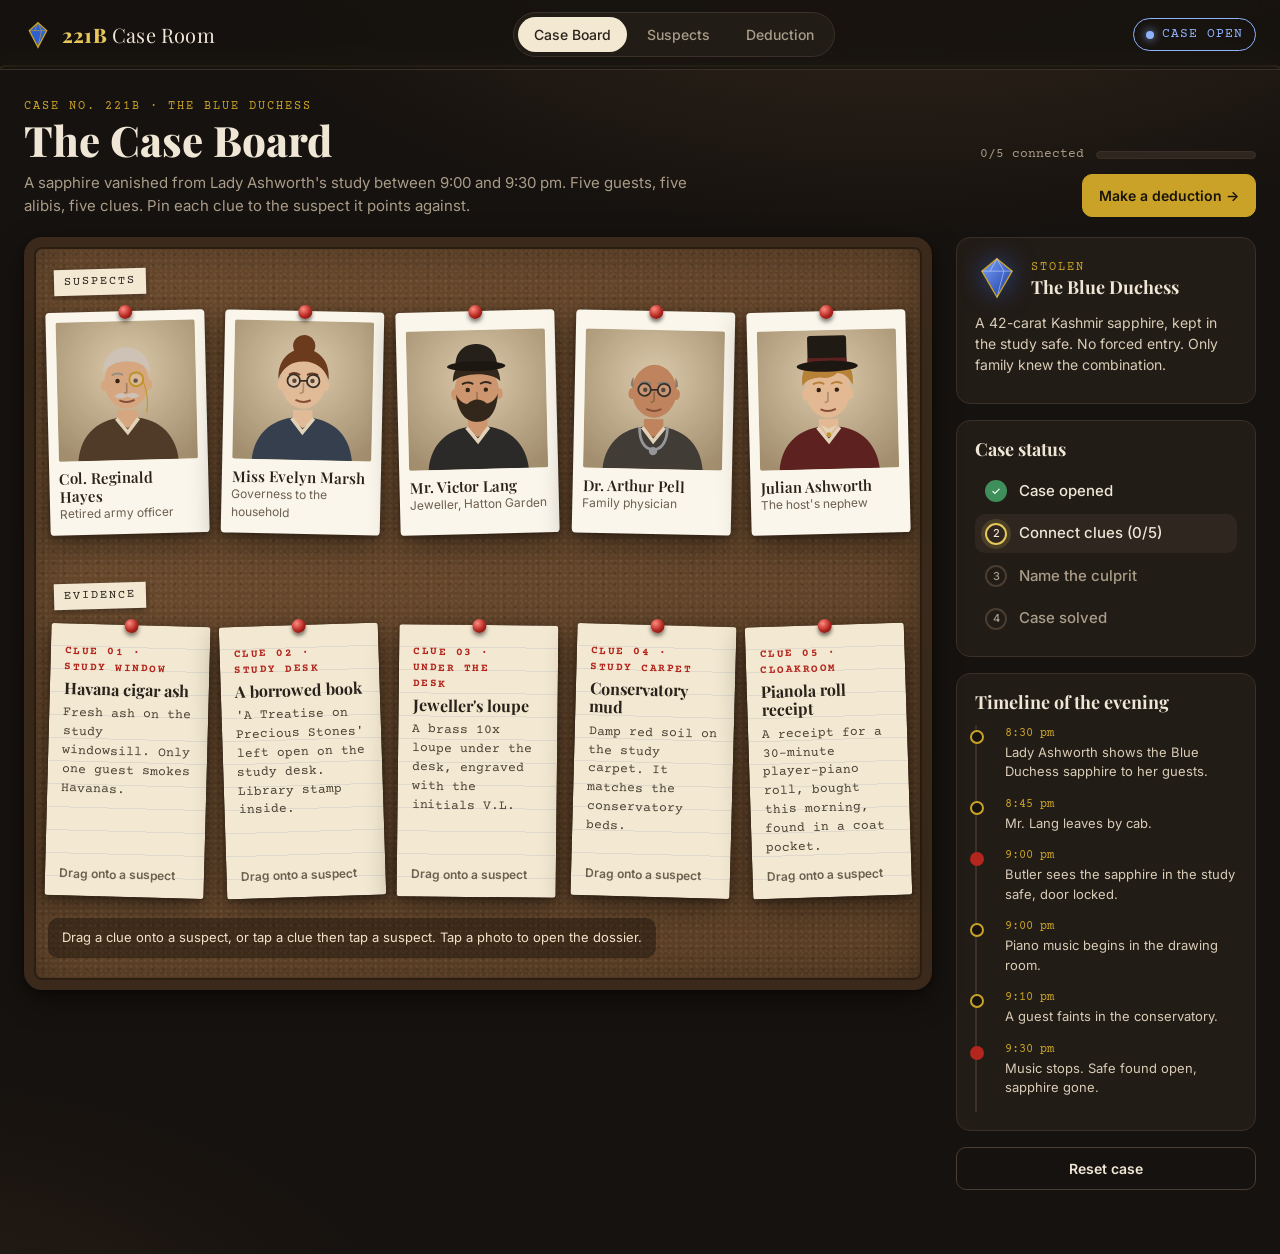
==== v2/index.html @ f2df3ebc "Add alternate Case Room build at /v2/ Co-Authored-By: Claude Opus 5.5 <noreply@anthropic.com> Claude" ====
<!doctype html>
<html lang="en">
<head>
<meta charset="utf-8">
<meta name="viewport" content="width=device-width, initial-scale=1">
<title>221B Case Room</title>
<meta name="description" content="A digital detective board. Pin clues to suspects, track the case and name the thief of the Blue Duchess sapphire.">
<link rel="icon" href="data:image/svg+xml,<svg xmlns='http://www.w3.org/2000/svg' viewBox='0 0 64 64'><path d='M32 4 52 22 32 60 12 22Z' fill='%232f5fd0' stroke='%23c9a227' stroke-width='4'/></svg>">
<link rel="preconnect" href="https://fonts.googleapis.com">
<link rel="preconnect" href="https://fonts.gstatic.com" crossorigin>
<link href="https://fonts.googleapis.com/css2?family=Playfair+Display:ital,wght@0,600;0,800;1,600&family=Courier+Prime:wght@400;700&family=Inter:wght@400;500;600&display=swap" rel="stylesheet">
<link rel="stylesheet" href="styles.css">
</head>
<body>
<a class="skip" href="#main">Skip to content</a>
<header class="topbar">
  <a class="brand" href="#/board" aria-label="221B Case Room home">
    <svg viewBox="0 0 64 64" aria-hidden="true"><path d="M32 4 52 22 32 60 12 22Z" fill="#2f5fd0" stroke="#c9a227" stroke-width="3"/><path d="M12 22h40M24 22l8-18 8 18-8 38" fill="none" stroke="#c9a227" stroke-width="2" opacity=".7"/></svg>
    <span><b>221B</b> Case Room</span>
  </a>
  <nav class="tabs" aria-label="Screens">
    <a href="#/board" data-tab="board">Case Board</a>
    <a href="#/suspect/hayes" data-tab="suspect">Suspects</a>
    <a href="#/deduce" data-tab="deduce">Deduction</a>
  </nav>
  <div class="status-wrap">
    <span class="status" id="statusPill" aria-live="polite">Open</span>
  </div>
</header>

<main id="main" tabindex="-1"></main>

<div class="toast" id="toast" role="status" aria-live="polite"></div>

<script src="app.js"></script>
</body>
</html>
---- v2/styles.css ----
:root{
  --ink:#16120f; --ink-2:#221c17; --ink-3:#2e261f;
  --cork:#6b4b2e; --cork-2:#5a3e25;
  --paper:#f3e9d2; --paper-2:#e8dcbf; --paper-ink:#2a221a; --paper-mute:#6d604f;
  --brass:#c9a227; --brass-2:#e6c75a;
  --red:#b3261e; --red-2:#d9443a;
  --blue:#2f5fd0; --green:#3f8f5a;
  --text:#efe6d6; --mute:#a99c88;
  --radius:14px;
  --shadow:0 10px 30px rgba(0,0,0,.45),0 2px 6px rgba(0,0,0,.35);
  --serif:"Playfair Display",Georgia,serif;
  --mono:"Courier Prime","Courier New",monospace;
  --sans:Inter,system-ui,-apple-system,Segoe UI,Roboto,sans-serif;
}
*{box-sizing:border-box}
html,body{margin:0}
body{
  background:var(--ink);
  background-image:radial-gradient(1200px 600px at 70% -10%,#3a2c1e 0,transparent 60%),radial-gradient(900px 500px at -10% 110%,#2a1f16 0,transparent 60%);
  color:var(--text);font-family:var(--sans);font-size:15px;line-height:1.5;min-height:100vh;
  -webkit-font-smoothing:antialiased;
}
a{color:inherit}
button{font:inherit;color:inherit}
:focus-visible{outline:2px solid var(--brass-2);outline-offset:3px;border-radius:6px}
.skip{position:absolute;left:-999px;top:8px;background:var(--brass);color:#000;padding:8px 12px;border-radius:8px;z-index:100}
.skip:focus{left:8px}

/* ---------- top bar ---------- */
.topbar{position:sticky;top:0;z-index:40;display:flex;align-items:center;gap:20px;padding:12px 24px;
  background:rgba(22,18,15,.86);backdrop-filter:blur(10px);border-bottom:1px solid #3a3027}
.brand{display:flex;align-items:center;gap:10px;text-decoration:none;font-family:var(--serif);font-size:20px;letter-spacing:.2px;white-space:nowrap}
.brand svg{width:28px;height:28px}
.brand b{color:var(--brass-2);font-weight:800}
.tabs{display:flex;gap:4px;margin:0 auto;background:var(--ink-2);padding:4px;border-radius:999px;border:1px solid #3a3027}
.tabs a{text-decoration:none;padding:7px 16px;border-radius:999px;color:var(--mute);font-weight:500;font-size:14px;transition:.2s}
.tabs a:hover{color:var(--text)}
.tabs a[aria-current="page"]{background:var(--paper);color:var(--paper-ink)}
.status{display:inline-flex;align-items:center;gap:8px;font-family:var(--mono);font-size:13px;text-transform:uppercase;letter-spacing:1px;
  padding:6px 12px;border-radius:999px;border:1px solid currentColor;white-space:nowrap}
.status::before{content:"";width:8px;height:8px;border-radius:50%;background:currentColor;box-shadow:0 0 10px currentColor}
.status[data-s="open"]{color:#8fb3ff}
.status[data-s="progress"]{color:var(--brass-2)}
.status[data-s="solved"]{color:#6fd18f}

main{max-width:1320px;margin:0 auto;padding:28px 24px 64px;outline:none}
.eyebrow{font-family:var(--mono);text-transform:uppercase;letter-spacing:2px;font-size:12px;color:var(--brass)}
h1,h2,h3{font-family:var(--serif);margin:0;line-height:1.15}
h1{font-size:clamp(28px,4vw,42px);font-weight:800}
h2{font-size:22px}
.lede{color:var(--mute);max-width:680px;margin:8px 0 0}

/* ---------- buttons ---------- */
.btn{display:inline-flex;align-items:center;justify-content:center;gap:8px;border:1px solid #4a3d31;background:var(--ink-3);
  padding:10px 16px;border-radius:10px;cursor:pointer;font-weight:600;font-size:14px;text-decoration:none;transition:.15s}
.btn:hover{border-color:var(--brass);transform:translateY(-1px)}
.btn.primary{background:var(--brass);border-color:var(--brass);color:#1a1408}
.btn.primary:hover{background:var(--brass-2)}
.btn.danger{background:var(--red);border-color:var(--red);color:#fff}
.btn.ghost{background:transparent}
.btn:disabled{opacity:.45;cursor:not-allowed;transform:none}

/* ---------- board layout ---------- */
.board-head{display:flex;justify-content:space-between;align-items:flex-end;gap:20px;flex-wrap:wrap;margin-bottom:20px}
.progress{display:flex;align-items:center;gap:12px;font-family:var(--mono);font-size:13px;color:var(--mute)}
.bar{width:160px;height:8px;border-radius:99px;background:var(--ink-3);overflow:hidden;border:1px solid #3a3027}
.bar i{display:block;height:100%;background:linear-gradient(90deg,var(--red),var(--brass-2));transition:width .4s}
.layout{display:grid;grid-template-columns:minmax(0,1fr) 300px;gap:24px}

.cork{position:relative;align-self:start;border-radius:18px;padding:28px 24px 32px;
  background-color:var(--cork);
  background-image:
    radial-gradient(circle at 20% 30%,rgba(255,255,255,.05) 0 1px,transparent 2px),
    radial-gradient(circle at 70% 60%,rgba(0,0,0,.12) 0 1px,transparent 2px),
    radial-gradient(circle at 40% 80%,rgba(255,220,170,.06) 0 1px,transparent 2px),
    linear-gradient(135deg,var(--cork),var(--cork-2));
  background-size:7px 7px,11px 11px,5px 5px,100% 100%;
  box-shadow:inset 0 0 0 10px #3b2a1b,inset 0 0 0 12px #2a1e13,inset 0 0 60px rgba(0,0,0,.45),var(--shadow)}
.zone-label{position:relative;z-index:3;display:inline-block;font-family:var(--mono);font-size:12px;letter-spacing:2px;text-transform:uppercase;
  background:var(--paper);color:var(--paper-ink);padding:4px 10px;transform:rotate(-1.5deg);box-shadow:0 2px 6px rgba(0,0,0,.4);margin:4px 0 16px 6px}
.suspects{position:relative;z-index:2;display:grid;grid-template-columns:repeat(5,minmax(0,1fr));gap:16px;margin-bottom:44px}
.clues{position:relative;z-index:2;display:grid;grid-template-columns:repeat(5,minmax(0,1fr));gap:16px}
#strings{position:absolute;inset:0;width:100%;height:100%;z-index:4;pointer-events:none;overflow:visible}
#strings path{fill:none;stroke:var(--red-2);stroke-width:2.4;stroke-linecap:round;filter:drop-shadow(0 2px 2px rgba(0,0,0,.5))}
#strings path.ghost{stroke-dasharray:6 6;opacity:.8;animation:dash 1s linear infinite}
@keyframes dash{to{stroke-dashoffset:-24}}

.pin{position:absolute;left:50%;width:14px;height:14px;margin-left:-7px;border-radius:50%;z-index:5;
  background:radial-gradient(circle at 35% 30%,#ff8a80,var(--red) 55%,#5c0f0b);box-shadow:0 3px 4px rgba(0,0,0,.5)}

/* suspect polaroid */
.suspect{position:relative;background:#faf6ec;color:var(--paper-ink);padding:10px 10px 12px;border-radius:4px;box-shadow:var(--shadow);
  cursor:pointer;transition:transform .2s,box-shadow .2s;text-align:left;border:0;width:100%;display:block}
.suspect:nth-child(odd){transform:rotate(-1.4deg)}
.suspect:nth-child(even){transform:rotate(1.2deg)}
.suspect:hover{transform:rotate(0) translateY(-4px);box-shadow:0 18px 40px rgba(0,0,0,.55)}
.suspect .pin{top:-6px}
.suspect .pin.bottom{top:auto;bottom:-6px;opacity:0;transition:.2s}
.suspect.has .pin.bottom{opacity:1}
.photo{aspect-ratio:1/1;background:#cfc3a8;border-radius:2px;overflow:hidden;display:block}
.photo svg{width:100%;height:100%;display:block}
.suspect .name{font-family:var(--serif);font-weight:600;font-size:15px;margin-top:8px;line-height:1.2}
.suspect .role{font-size:12px;color:var(--paper-mute)}
.suspect .count{position:absolute;top:16px;right:16px;min-width:24px;height:24px;padding:0 7px;border-radius:99px;background:var(--red);color:#fff;
  font-size:12px;font-weight:700;display:none;align-items:center;justify-content:center;box-shadow:0 2px 6px rgba(0,0,0,.4)}
.suspect.has .count{display:flex}
.suspect.target{outline:3px dashed var(--brass-2);outline-offset:4px}
.suspect.target:hover,.suspect.drop{outline-style:solid;transform:scale(1.04)!important}
.suspect.accused::after{content:"GUILTY";position:absolute;top:38%;left:50%;transform:translate(-50%,-50%) rotate(-14deg);font-family:var(--mono);font-weight:700;
  font-size:20px;color:var(--red);border:3px solid var(--red);padding:2px 10px;letter-spacing:3px;background:rgba(250,246,236,.7)}

/* clue note */
.clue{position:relative;background:var(--paper);color:var(--paper-ink);border-radius:3px;padding:20px 14px 14px;box-shadow:var(--shadow);cursor:grab;
  border:0;width:100%;text-align:left;font-family:var(--mono);font-size:13px;line-height:1.45;transition:transform .2s,box-shadow .2s,opacity .2s;
  background-image:repeating-linear-gradient(transparent 0 22px,rgba(80,110,160,.13) 22px 23px);min-height:170px;display:flex;flex-direction:column}
.clue:nth-child(3n+1){transform:rotate(1.5deg)}
.clue:nth-child(3n+2){transform:rotate(-1.8deg)}
.clue:nth-child(3n){transform:rotate(.6deg)}
.clue:hover{transform:rotate(0) translateY(-4px)}
.clue .pin{top:-6px}
.clue .no{padding-right:20px;font-size:11px;letter-spacing:1.5px;color:var(--red);font-weight:700}
.clue h3{font-family:var(--serif);font-size:16px;margin:4px 0 6px}
.clue p{margin:0;color:#4b4033;flex:1}
.clue .tag{margin-top:10px;font-family:var(--sans);font-size:12px;font-weight:600;display:flex;align-items:center;gap:6px;color:var(--paper-mute)}
.clue .tag b{color:var(--red)}
.clue.linked{background-color:#efe2c4}
.clue.selected{transform:rotate(0) translateY(-6px) scale(1.03);box-shadow:0 0 0 3px var(--brass-2),0 22px 40px rgba(0,0,0,.6)}
.clue.dragging{opacity:.5}
.clue .unlink{position:absolute;top:6px;right:6px;width:22px;height:22px;border-radius:50%;border:0;background:rgba(0,0,0,.08);cursor:pointer;
  font-size:14px;line-height:22px;color:var(--paper-ink);display:none}
.clue.linked .unlink{display:block}
.clue .unlink:hover{background:var(--red);color:#fff}

.hint{position:relative;z-index:3;margin-top:22px;display:flex;align-items:center;gap:10px;font-size:13px;color:#f1e3c8;
  background:rgba(0,0,0,.35);padding:10px 14px;border-radius:10px;width:fit-content;max-width:100%}
.hint kbd{font-family:var(--mono);background:rgba(255,255,255,.12);padding:1px 6px;border-radius:4px}

/* sidebar */
.side{display:flex;flex-direction:column;gap:16px}
.panel{background:var(--ink-2);border:1px solid #3a3027;border-radius:var(--radius);padding:18px}
.panel h2{font-size:18px;margin-bottom:12px}
.steps{list-style:none;margin:0;padding:0;display:grid;gap:4px}
.steps li{display:flex;align-items:center;gap:12px;padding:8px 10px;border-radius:10px;color:var(--mute);font-weight:500}
.steps li .dot{width:22px;height:22px;border-radius:50%;border:2px solid #4a3d31;display:grid;place-items:center;font-size:11px;flex:none}
.steps li.done{color:var(--text)}
.steps li.done .dot{background:var(--green);border-color:var(--green);color:#fff}
.steps li.now{background:var(--ink-3);color:var(--text)}
.steps li.now .dot{border-color:var(--brass-2);box-shadow:0 0 0 4px rgba(230,199,90,.15)}
.timeline{list-style:none;margin:0;padding:0 0 0 14px;border-left:2px solid #3a3027}
.timeline li{position:relative;padding:0 0 14px 14px;font-size:13px;color:#d9ccb6}
.timeline li::before{content:"";position:absolute;left:-21px;top:5px;width:10px;height:10px;border-radius:50%;background:var(--ink);border:2px solid var(--brass)}
.timeline li.key::before{background:var(--red);border-color:var(--red)}
.timeline time{display:block;font-family:var(--mono);color:var(--brass);font-size:12px}
.brief p{margin:0 0 10px;color:#d9ccb6;font-size:14px}
.brief .gem{display:flex;gap:12px;align-items:center;margin-bottom:12px}
.brief .gem svg{width:44px;height:44px;flex:none;filter:drop-shadow(0 0 12px rgba(47,95,208,.6))}

/* ---------- profile ---------- */
.profile-nav{display:flex;gap:8px;overflow-x:auto;padding-bottom:6px;margin:18px 0 24px;scrollbar-width:thin}
.profile-nav a{display:flex;align-items:center;gap:8px;text-decoration:none;padding:6px 12px 6px 6px;border-radius:999px;background:var(--ink-2);
  border:1px solid #3a3027;white-space:nowrap;font-size:14px;color:var(--mute)}
.profile-nav a .mini{width:28px;height:28px;border-radius:50%;overflow:hidden;background:#cfc3a8}
.profile-nav a .mini svg{width:100%;height:100%}
.profile-nav a[aria-current="true"]{background:var(--paper);color:var(--paper-ink);border-color:var(--paper)}
.dossier{display:grid;grid-template-columns:340px minmax(0,1fr);gap:32px;align-items:start}
.dossier .polaroid{background:#faf6ec;padding:14px 14px 18px;border-radius:4px;box-shadow:var(--shadow);transform:rotate(-1.5deg);color:var(--paper-ink)}
.dossier .polaroid .cap{font-family:var(--mono);font-size:13px;margin-top:10px;text-align:center;color:var(--paper-mute)}
.file{background:var(--paper);color:var(--paper-ink);border-radius:6px;padding:28px;box-shadow:var(--shadow);position:relative}
.file::before{content:"CONFIDENTIAL";position:absolute;top:22px;right:24px;font-family:var(--mono);font-weight:700;font-size:13px;letter-spacing:3px;
  color:var(--red);border:2px solid var(--red);padding:2px 8px;transform:rotate(6deg);opacity:.75}
.file h1{color:var(--paper-ink);padding-right:140px}
.file .role{font-family:var(--mono);color:var(--paper-mute);margin-top:4px}
.facts{display:grid;grid-template-columns:repeat(3,minmax(0,1fr));gap:12px;margin:20px 0;border-top:1px dashed #b9a988;border-bottom:1px dashed #b9a988;padding:14px 0}
.facts dt{font-family:var(--mono);font-size:11px;letter-spacing:1.5px;text-transform:uppercase;color:var(--paper-mute)}
.facts dd{margin:2px 0 0;font-weight:600}
.section{margin-top:20px}
.section h2{font-size:18px;display:flex;align-items:center;gap:10px;margin-bottom:8px}
.section h2 .chip{font-family:var(--mono);font-size:11px;letter-spacing:1px;padding:2px 8px;border-radius:99px;background:var(--paper-2);color:var(--paper-mute)}
.quote{font-family:var(--serif);font-style:italic;font-size:19px;line-height:1.45;margin:0;padding-left:16px;border-left:3px solid var(--brass)}
.evidence{display:grid;gap:10px}
.ev{display:flex;gap:12px;align-items:flex-start;padding:12px 14px;border-radius:8px;background:#fffaf0;border:1px solid #e0d2b2}
.ev .no{font-family:var(--mono);font-weight:700;color:var(--red);font-size:12px;white-space:nowrap;padding-top:2px}
.ev h3{font-size:15px;margin-bottom:2px}
.ev p{margin:0;font-size:14px;color:#4b4033}
.ev .btn{margin-left:auto;padding:6px 10px;font-size:12px;background:transparent;border-color:#cbb994;color:var(--paper-ink)}
.empty{padding:16px;border:1px dashed #b9a988;border-radius:8px;color:var(--paper-mute);font-size:14px}
.notes textarea{width:100%;min-height:110px;resize:vertical;border:1px solid #d6c7a5;border-radius:8px;padding:12px;font-family:var(--mono);font-size:14px;
  background:#fffaf0;color:var(--paper-ink);background-image:repeating-linear-gradient(transparent 0 23px,rgba(80,110,160,.13) 23px 24px);line-height:24px}
.file-actions{display:flex;gap:10px;flex-wrap:wrap;margin-top:22px}
.file-actions .btn.ghost{color:var(--paper-ink);border-color:#cbb994}

/* ---------- deduction ---------- */
.deduce{display:grid;grid-template-columns:minmax(0,1fr) 360px;gap:28px;margin-top:24px;align-items:start}
.step-h{display:flex;align-items:center;gap:10px;margin:0 0 12px;font-size:18px}
.step-h .n{width:28px;height:28px;border-radius:50%;background:var(--brass);color:#1a1408;display:grid;place-items:center;font-family:var(--mono);font-weight:700;font-size:14px}
.lineup{display:grid;grid-template-columns:repeat(5,minmax(0,1fr));gap:14px;margin-bottom:30px}
.pick{position:relative;border:2px solid #3a3027;background:var(--ink-2);border-radius:var(--radius);padding:10px;cursor:pointer;text-align:center;transition:.2s}
.pick:hover{border-color:#6d5a44;transform:translateY(-2px)}
.pick .photo{border-radius:8px;filter:sepia(.35) grayscale(.2)}
.pick .nm{font-family:var(--serif);font-weight:600;margin-top:8px;font-size:14px;line-height:1.2}
.pick .meta{font-size:12px;color:var(--mute)}
.pick input{position:absolute;opacity:0;pointer-events:none}
.pick:has(input:checked){border-color:var(--red-2);background:#2a1715;box-shadow:0 0 0 4px rgba(217,68,58,.2)}
.pick:has(input:checked) .photo{filter:none}
.pick:has(input:focus-visible){outline:2px solid var(--brass-2);outline-offset:3px}
.pick .tick{position:absolute;top:16px;right:16px;width:26px;height:26px;border-radius:50%;background:var(--red-2);color:#fff;display:none;place-items:center;font-weight:700}
.pick:has(input:checked) .tick{display:grid}
.ev-pick{display:grid;gap:10px}
.ev-pick label{display:flex;gap:12px;align-items:flex-start;padding:12px 14px;border-radius:12px;border:2px solid #3a3027;background:var(--ink-2);cursor:pointer;transition:.15s}
.ev-pick label:hover{border-color:#6d5a44}
.ev-pick label:has(input:checked){border-color:var(--brass-2);background:#2a2415}
.ev-pick input{margin-top:4px;accent-color:var(--brass)}
.ev-pick b{font-family:var(--serif);font-weight:600;display:block}
.ev-pick span{font-size:13px;color:var(--mute)}
.ev-pick .who{font-family:var(--mono);font-size:11px;color:var(--brass);letter-spacing:1px;text-transform:uppercase}
.verdict{position:sticky;top:90px;background:var(--paper);color:var(--paper-ink);border-radius:8px;padding:24px;box-shadow:var(--shadow)}
.verdict h2{font-size:24px;margin-bottom:6px}
.verdict .sentence{font-family:var(--serif);font-size:19px;line-height:1.5;margin:16px 0;padding:16px;border:1px dashed #b9a988;border-radius:8px;background:#fffaf0}
.verdict .sentence em{color:var(--red);font-style:normal;font-weight:600;border-bottom:2px solid currentColor}
.verdict .sentence .blank{color:#a8977a;border-bottom:2px dashed #c9b893}
.verdict .btn{width:100%;padding:14px}
.verdict small{display:block;margin-top:10px;color:var(--paper-mute);font-size:12px;text-align:center}
.attempts{font-family:var(--mono);font-size:12px;color:var(--paper-mute);margin-top:12px;text-align:center}
.result{border-radius:8px;padding:14px;margin-top:16px;font-size:14px}
.result.bad{background:#f8dcd6;color:#6b1610;border:1px solid #e6a79d}
.result.good{background:#d8efdd;color:#173f24;border:1px solid #9fd1ad}

/* solved */
.solved{text-align:center;max-width:760px;margin:20px auto 0}
.stamp{display:inline-block;font-family:var(--mono);font-weight:700;font-size:clamp(36px,7vw,64px);letter-spacing:8px;color:var(--red-2);
  border:6px double var(--red-2);padding:6px 24px;transform:rotate(-6deg);margin:10px 0 30px;animation:stamp .5s cubic-bezier(.2,1.6,.4,1) both}
@keyframes stamp{from{transform:rotate(-6deg) scale(2.4);opacity:0}to{transform:rotate(-6deg) scale(1);opacity:1}}
.report{background:var(--paper);color:var(--paper-ink);text-align:left;border-radius:8px;padding:28px;box-shadow:var(--shadow);margin-top:10px}
.report h2{margin-bottom:10px}
.report p{margin:0 0 12px}
.report .row{display:flex;gap:18px;align-items:center;margin-bottom:18px}
.report .row .photo{width:96px;border-radius:6px;flex:none}
.score{display:grid;grid-template-columns:repeat(3,1fr);gap:10px;margin:18px 0}
.score div{background:#fffaf0;border:1px solid #e0d2b2;border-radius:8px;padding:12px;text-align:center}
.score b{display:block;font-family:var(--serif);font-size:26px}
.score span{font-size:12px;color:var(--paper-mute);font-family:var(--mono);text-transform:uppercase;letter-spacing:1px}
.center-actions{display:flex;gap:10px;justify-content:center;margin-top:24px;flex-wrap:wrap}

/* toast */
.toast{position:fixed;left:50%;bottom:24px;transform:translate(-50%,40px);opacity:0;background:var(--paper);color:var(--paper-ink);padding:12px 18px;
  border-radius:10px;box-shadow:var(--shadow);font-weight:500;transition:.3s;z-index:60;max-width:calc(100% - 32px);pointer-events:none}
.toast.show{transform:translate(-50%,0);opacity:1}

.fade{animation:fade .35s ease both}
@keyframes fade{from{opacity:0;transform:translateY(8px)}to{opacity:1;transform:none}}

/* ---------- responsive ---------- */
@media (max-width:1100px){
  .layout{grid-template-columns:1fr}
  .side{display:grid;grid-template-columns:repeat(auto-fit,minmax(260px,1fr))}
  .deduce{grid-template-columns:1fr}
  .verdict{position:static}
}
@media (max-width:860px){
  .suspects,.clues{grid-template-columns:repeat(3,minmax(0,1fr))}
  .lineup{grid-template-columns:repeat(3,minmax(0,1fr))}
  .dossier{grid-template-columns:1fr}
  .dossier .polaroid{max-width:300px;margin:0 auto}
  .topbar{flex-wrap:wrap;gap:10px;padding:10px 16px}
  .tabs{order:3;width:100%;margin:0;justify-content:space-between}
  .tabs a{flex:1;text-align:center;padding:7px 8px}
  .status-wrap{margin-left:auto}
}
@media (max-width:560px){
  main{padding:20px 16px 48px}
  .cork{padding:20px 12px 24px}
  .suspects,.clues{grid-template-columns:repeat(2,minmax(0,1fr));gap:12px}
  .lineup{grid-template-columns:repeat(2,minmax(0,1fr))}
  .facts{grid-template-columns:1fr 1fr}
  .file{padding:20px}
  .file h1{padding-right:0;margin-top:30px}
  .score{grid-template-columns:1fr}
  .bar{width:100px}
}
@media (prefers-reduced-motion:reduce){*{animation:none!important;transition:none!important}}
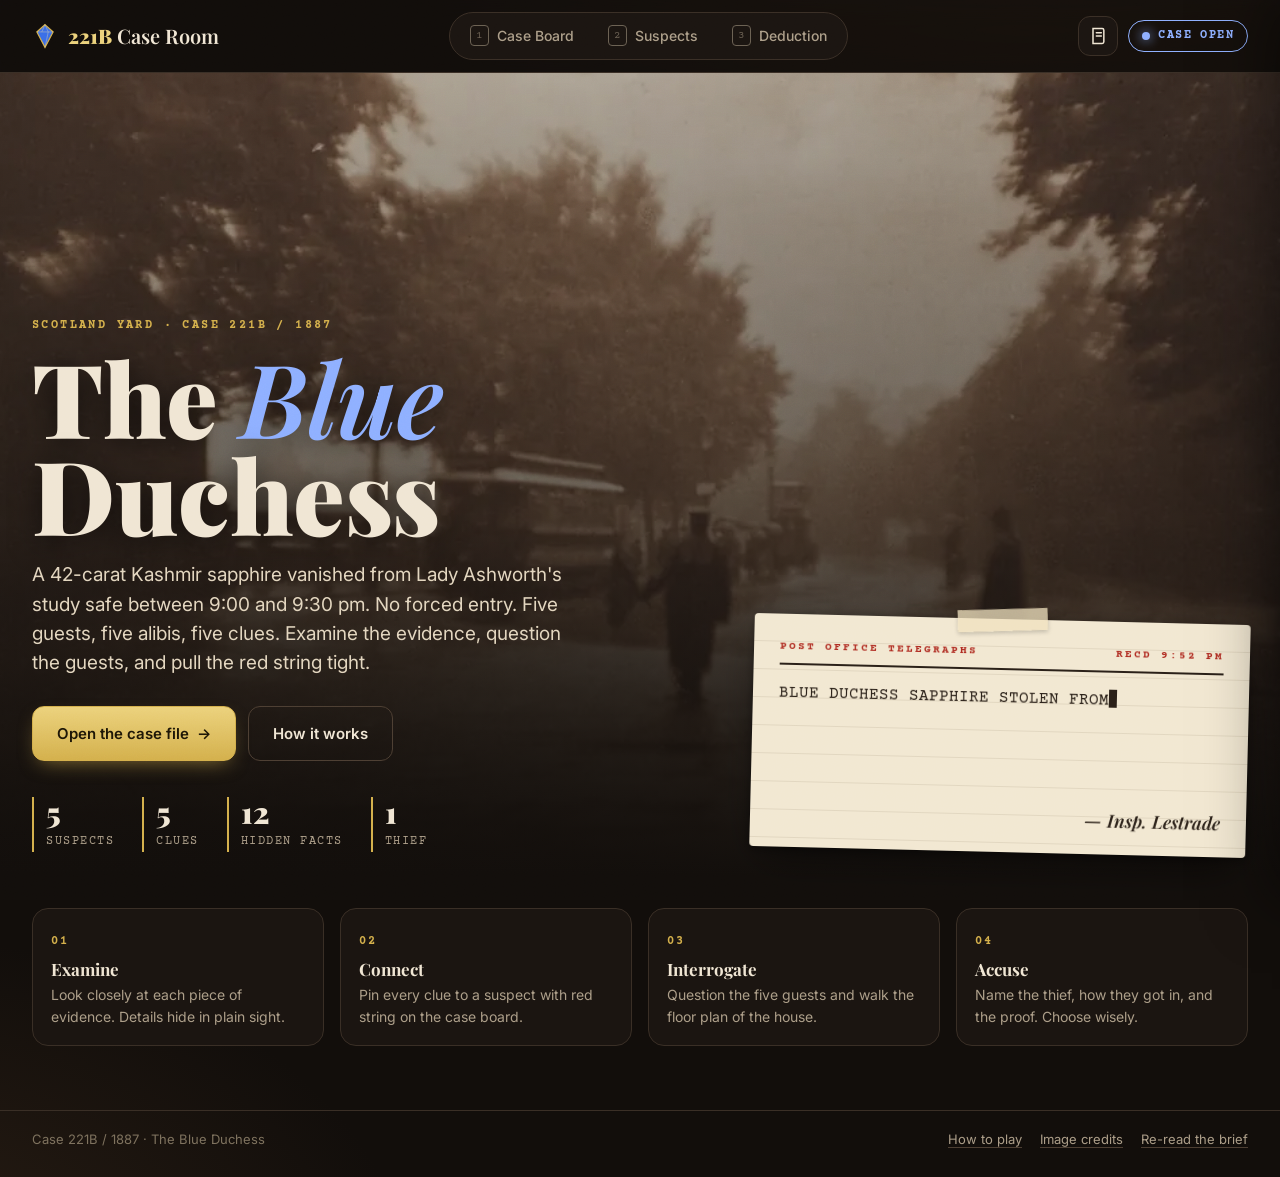
==== commit be2f53d4: "v2: revamp with real archive photography, interrogations, floor plan, notebook and 3-step deduction " ====
--- a/v2/index.html
+++ b/v2/index.html
@@ -2,36 +2,59 @@
 <html lang="en">
 <head>
 <meta charset="utf-8">
-<meta name="viewport" content="width=device-width, initial-scale=1">
-<title>221B Case Room</title>
-<meta name="description" content="A digital detective board. Pin clues to suspects, track the case and name the thief of the Blue Duchess sapphire.">
-<link rel="icon" href="data:image/svg+xml,<svg xmlns='http://www.w3.org/2000/svg' viewBox='0 0 64 64'><path d='M32 4 52 22 32 60 12 22Z' fill='%232f5fd0' stroke='%23c9a227' stroke-width='4'/></svg>">
+<meta name="viewport" content="width=device-width, initial-scale=1, viewport-fit=cover">
+<title>221B Case Room · The Blue Duchess</title>
+<meta name="description" content="A detective board for the theft of the Blue Duchess sapphire. Examine evidence, interrogate five suspects, pin clues with red string and name the thief.">
+<meta name="theme-color" content="#120e0b">
+<meta property="og:title" content="221B Case Room · The Blue Duchess">
+<meta property="og:description" content="Five suspects. Five alibis. One sapphire. Pull the string and name the thief.">
+<meta property="og:image" content="img/fog.webp">
+<link rel="icon" href="data:image/svg+xml,<svg xmlns='http://www.w3.org/2000/svg' viewBox='0 0 64 64'><path d='M32 4 52 22 32 60 12 22Z' fill='%233a6ee8' stroke='%23d4b04c' stroke-width='4'/></svg>">
 <link rel="preconnect" href="https://fonts.googleapis.com">
 <link rel="preconnect" href="https://fonts.gstatic.com" crossorigin>
-<link href="https://fonts.googleapis.com/css2?family=Playfair+Display:ital,wght@0,600;0,800;1,600&family=Courier+Prime:wght@400;700&family=Inter:wght@400;500;600&display=swap" rel="stylesheet">
+<link href="https://fonts.googleapis.com/css2?family=Playfair+Display:ital,wght@0,600;0,700;0,900;1,500;1,600&family=Courier+Prime:wght@400;700&family=Inter:wght@400;500;600;700&display=swap" rel="stylesheet">
 <link rel="stylesheet" href="styles.css">
 </head>
 <body>
 <a class="skip" href="#main">Skip to content</a>
-<header class="topbar">
-  <a class="brand" href="#/board" aria-label="221B Case Room home">
-    <svg viewBox="0 0 64 64" aria-hidden="true"><path d="M32 4 52 22 32 60 12 22Z" fill="#2f5fd0" stroke="#c9a227" stroke-width="3"/><path d="M12 22h40M24 22l8-18 8 18-8 38" fill="none" stroke="#c9a227" stroke-width="2" opacity=".7"/></svg>
+<div class="grain" aria-hidden="true"></div>
+
+<header class="topbar" id="topbar">
+  <a class="brand" href="#/board" aria-label="221B Case Room, case board">
+    <svg viewBox="0 0 64 64" aria-hidden="true"><path d="M32 4 52 22 32 60 12 22Z" fill="#3a6ee8" stroke="#d4b04c" stroke-width="3"/><path d="M12 22h40M24 22l8-18 8 18-8 38" fill="none" stroke="#e8d9a8" stroke-width="1.6" opacity=".6"/></svg>
     <span><b>221B</b> Case Room</span>
   </a>
   <nav class="tabs" aria-label="Screens">
-    <a href="#/board" data-tab="board">Case Board</a>
-    <a href="#/suspect/hayes" data-tab="suspect">Suspects</a>
-    <a href="#/deduce" data-tab="deduce">Deduction</a>
+    <a href="#/board" data-tab="board"><kbd>1</kbd>Case Board</a>
+    <a href="#/suspect/hayes" data-tab="suspect"><kbd>2</kbd>Suspects</a>
+    <a href="#/deduce" data-tab="deduce"><kbd>3</kbd>Deduction</a>
   </nav>
-  <div class="status-wrap">
-    <span class="status" id="statusPill" aria-live="polite">Open</span>
+  <div class="top-actions">
+    <button class="icon-btn" id="notebookBtn" aria-label="Open notebook" title="Notebook (N)">
+      <svg viewBox="0 0 24 24" aria-hidden="true"><path d="M6 3h11a2 2 0 0 1 2 2v14a2 2 0 0 1-2 2H6zM6 3v18M10 8h6M10 12h6" fill="none" stroke="currentColor" stroke-width="1.8" stroke-linecap="round"/></svg>
+      <span class="badge" id="noteBadge" hidden>0</span>
+    </button>
+    <span class="status" id="statusPill" data-s="open" aria-live="polite">Open</span>
   </div>
 </header>
 
 <main id="main" tabindex="-1"></main>
 
+<footer class="foot">
+  <span>Case 221B / 1887 · The Blue Duchess</span>
+  <span class="foot-links">
+    <button class="linkish" data-open="help">How to play</button>
+    <button class="linkish" data-open="credits">Image credits</button>
+    <button class="linkish" data-open="brief">Re-read the brief</button>
+  </span>
+</footer>
+
+<aside class="drawer" id="drawer" aria-label="Detective's notebook" aria-hidden="true" inert></aside>
+<div class="scrim" id="scrim" hidden></div>
+<div class="modal" id="modal" role="dialog" aria-modal="true" aria-labelledby="modalTitle" hidden><div class="modal-card" id="modalCard"></div></div>
 <div class="toast" id="toast" role="status" aria-live="polite"></div>
 
+<script src="data.js"></script>
 <script src="app.js"></script>
 </body>
 </html>
--- a/v2/styles.css
+++ b/v2/styles.css
@@ -1,280 +1,494 @@
 :root{
-  --ink:#16120f; --ink-2:#221c17; --ink-3:#2e261f;
-  --cork:#6b4b2e; --cork-2:#5a3e25;
-  --paper:#f3e9d2; --paper-2:#e8dcbf; --paper-ink:#2a221a; --paper-mute:#6d604f;
-  --brass:#c9a227; --brass-2:#e6c75a;
-  --red:#b3261e; --red-2:#d9443a;
-  --blue:#2f5fd0; --green:#3f8f5a;
-  --text:#efe6d6; --mute:#a99c88;
-  --radius:14px;
-  --shadow:0 10px 30px rgba(0,0,0,.45),0 2px 6px rgba(0,0,0,.35);
+  --ink:#120e0b; --ink-2:#1b1511; --ink-3:#261e18; --line:#3a2f26; --line-2:#4d3f33;
+  --cork:#6a4a2d; --cork-2:#563b23;
+  --paper:#f2e8d2; --paper-2:#e6d8b8; --paper-3:#fbf6ea; --paper-ink:#2a2018; --paper-mute:#6f604d; --paper-line:#cdbb96;
+  --brass:#d4b04c; --brass-2:#ecd27c;
+  --red:#b02a20; --red-2:#de4a3d;
+  --blue:#3a6ee8; --blue-2:#8fb0ff;
+  --green:#4c9a66; --green-2:#8fd1a3;
+  --text:#f0e6d4; --mute:#ad9f8a; --mute-2:#7f735f;
+  --r:16px; --r-sm:10px;
+  --shadow:0 18px 40px -12px rgba(0,0,0,.65),0 3px 8px rgba(0,0,0,.35);
+  --shadow-sm:0 6px 14px -4px rgba(0,0,0,.55);
   --serif:"Playfair Display",Georgia,serif;
   --mono:"Courier Prime","Courier New",monospace;
-  --sans:Inter,system-ui,-apple-system,Segoe UI,Roboto,sans-serif;
+  --sans:Inter,system-ui,-apple-system,"Segoe UI",Roboto,sans-serif;
+  --ease:cubic-bezier(.2,.8,.2,1);
 }
 *{box-sizing:border-box}
+[hidden]{display:none!important}
+html{scroll-behavior:smooth}
 html,body{margin:0}
-body{
-  background:var(--ink);
-  background-image:radial-gradient(1200px 600px at 70% -10%,#3a2c1e 0,transparent 60%),radial-gradient(900px 500px at -10% 110%,#2a1f16 0,transparent 60%);
-  color:var(--text);font-family:var(--sans);font-size:15px;line-height:1.5;min-height:100vh;
-  -webkit-font-smoothing:antialiased;
-}
+body{background:var(--ink);color:var(--text);font:15px/1.55 var(--sans);min-height:100vh;display:flex;flex-direction:column;
+  background-image:radial-gradient(1100px 620px at 80% -12%,#3b2b1c 0,transparent 60%),radial-gradient(900px 600px at -10% 110%,#2a1e14 0,transparent 60%);
+  -webkit-font-smoothing:antialiased}
+.grain{position:fixed;inset:0;pointer-events:none;z-index:200;opacity:.06;mix-blend-mode:overlay;
+  background-image:url("data:image/svg+xml,%3Csvg xmlns='http://www.w3.org/2000/svg' width='160' height='160'%3E%3Cfilter id='n'%3E%3CfeTurbulence type='fractalNoise' baseFrequency='.9' numOctaves='2'/%3E%3C/filter%3E%3Crect width='100%25' height='100%25' filter='url(%23n)'/%3E%3C/svg%3E")}
+img{display:block;max-width:100%}
 a{color:inherit}
 button{font:inherit;color:inherit}
+kbd{font-family:var(--mono);font-size:11px;padding:1px 5px;border-radius:4px;border:1px solid currentColor;opacity:.55}
 :focus-visible{outline:2px solid var(--brass-2);outline-offset:3px;border-radius:6px}
-.skip{position:absolute;left:-999px;top:8px;background:var(--brass);color:#000;padding:8px 12px;border-radius:8px;z-index:100}
+.skip{position:absolute;left:-999px;top:8px;background:var(--brass);color:#000;padding:8px 12px;border-radius:8px;z-index:300}
 .skip:focus{left:8px}
+.sr{position:absolute;width:1px;height:1px;overflow:hidden;clip:rect(0 0 0 0)}
 
 /* ---------- top bar ---------- */
-.topbar{position:sticky;top:0;z-index:40;display:flex;align-items:center;gap:20px;padding:12px 24px;
-  background:rgba(22,18,15,.86);backdrop-filter:blur(10px);border-bottom:1px solid #3a3027}
-.brand{display:flex;align-items:center;gap:10px;text-decoration:none;font-family:var(--serif);font-size:20px;letter-spacing:.2px;white-space:nowrap}
-.brand svg{width:28px;height:28px}
-.brand b{color:var(--brass-2);font-weight:800}
-.tabs{display:flex;gap:4px;margin:0 auto;background:var(--ink-2);padding:4px;border-radius:999px;border:1px solid #3a3027}
-.tabs a{text-decoration:none;padding:7px 16px;border-radius:999px;color:var(--mute);font-weight:500;font-size:14px;transition:.2s}
+.topbar{position:sticky;top:0;z-index:50;display:flex;align-items:center;gap:18px;padding:12px clamp(16px,3vw,32px);
+  background:rgba(18,14,11,.82);backdrop-filter:blur(14px) saturate(140%);border-bottom:1px solid var(--line)}
+.brand{display:flex;align-items:center;gap:10px;text-decoration:none;font:600 20px/1 var(--serif);white-space:nowrap}
+.brand svg{width:26px;height:26px}
+.brand b{color:var(--brass-2);font-weight:900}
+.tabs{display:flex;gap:2px;margin:0 auto;background:var(--ink-2);padding:4px;border-radius:999px;border:1px solid var(--line)}
+.tabs a{display:flex;align-items:center;gap:8px;text-decoration:none;padding:8px 16px;border-radius:999px;color:var(--mute);font-weight:500;font-size:14px;transition:background .2s,color .2s}
 .tabs a:hover{color:var(--text)}
 .tabs a[aria-current="page"]{background:var(--paper);color:var(--paper-ink)}
-.status{display:inline-flex;align-items:center;gap:8px;font-family:var(--mono);font-size:13px;text-transform:uppercase;letter-spacing:1px;
-  padding:6px 12px;border-radius:999px;border:1px solid currentColor;white-space:nowrap}
-.status::before{content:"";width:8px;height:8px;border-radius:50%;background:currentColor;box-shadow:0 0 10px currentColor}
-.status[data-s="open"]{color:#8fb3ff}
+.top-actions{display:flex;align-items:center;gap:10px}
+.icon-btn{position:relative;width:40px;height:40px;display:grid;place-items:center;border-radius:12px;border:1px solid var(--line);background:var(--ink-2);cursor:pointer;transition:.2s}
+.icon-btn:hover{border-color:var(--brass);color:var(--brass-2)}
+.icon-btn svg{width:20px;height:20px}
+.badge{position:absolute;top:-6px;right:-6px;min-width:20px;height:20px;padding:0 5px;border-radius:99px;background:var(--red-2);color:#fff;font:700 11px/20px var(--sans);text-align:center;box-shadow:0 0 0 3px var(--ink)}
+.badge.pop{animation:pop .5s var(--ease)}
+@keyframes pop{40%{transform:scale(1.45)}}
+.status{display:inline-flex;align-items:center;gap:8px;font:700 12px/1 var(--mono);text-transform:uppercase;letter-spacing:1.4px;padding:9px 13px;border-radius:999px;border:1px solid currentColor;white-space:nowrap}
+.status::before{content:"";width:8px;height:8px;border-radius:50%;background:currentColor;box-shadow:0 0 12px currentColor}
+.status[data-s="open"]{color:var(--blue-2)}
 .status[data-s="progress"]{color:var(--brass-2)}
-.status[data-s="solved"]{color:#6fd18f}
-
-main{max-width:1320px;margin:0 auto;padding:28px 24px 64px;outline:none}
-.eyebrow{font-family:var(--mono);text-transform:uppercase;letter-spacing:2px;font-size:12px;color:var(--brass)}
-h1,h2,h3{font-family:var(--serif);margin:0;line-height:1.15}
-h1{font-size:clamp(28px,4vw,42px);font-weight:800}
+.status[data-s="progress"]::before{animation:blink 1.6s infinite}
+.status[data-s="solved"]{color:var(--green-2)}
+@keyframes blink{50%{opacity:.25}}
+
+main{flex:1;width:100%;max-width:1360px;margin:0 auto;padding:28px clamp(16px,3vw,32px) 56px;outline:none}
+main.bleed{max-width:none;padding:0}
+.foot{display:flex;justify-content:space-between;gap:12px;flex-wrap:wrap;padding:18px clamp(16px,3vw,32px) 28px;border-top:1px solid var(--line);color:var(--mute-2);font-size:13px}
+.foot-links{display:flex;gap:18px;flex-wrap:wrap}
+.linkish{background:none;border:0;padding:0;cursor:pointer;color:var(--mute);text-decoration:underline;text-underline-offset:3px;text-decoration-color:var(--line-2)}
+.linkish:hover{color:var(--brass-2)}
+
+.eyebrow{font:700 12px/1.2 var(--mono);text-transform:uppercase;letter-spacing:2.4px;color:var(--brass)}
+h1,h2,h3{font-family:var(--serif);margin:0;line-height:1.12;font-weight:700}
+h1{font-size:clamp(30px,4.2vw,48px);font-weight:900;letter-spacing:-.5px}
 h2{font-size:22px}
-.lede{color:var(--mute);max-width:680px;margin:8px 0 0}
+.lede{color:var(--mute);max-width:720px;margin:10px 0 0;font-size:16px}
 
 /* ---------- buttons ---------- */
-.btn{display:inline-flex;align-items:center;justify-content:center;gap:8px;border:1px solid #4a3d31;background:var(--ink-3);
-  padding:10px 16px;border-radius:10px;cursor:pointer;font-weight:600;font-size:14px;text-decoration:none;transition:.15s}
+.btn{display:inline-flex;align-items:center;justify-content:center;gap:8px;border:1px solid var(--line-2);background:var(--ink-3);padding:11px 18px;border-radius:12px;
+  cursor:pointer;font-weight:600;font-size:14px;text-decoration:none;transition:transform .15s var(--ease),background .2s,border-color .2s;white-space:nowrap}
 .btn:hover{border-color:var(--brass);transform:translateY(-1px)}
-.btn.primary{background:var(--brass);border-color:var(--brass);color:#1a1408}
-.btn.primary:hover{background:var(--brass-2)}
-.btn.danger{background:var(--red);border-color:var(--red);color:#fff}
+.btn:active{transform:translateY(1px)}
+.btn.primary{background:linear-gradient(180deg,var(--brass-2),var(--brass));border-color:var(--brass);color:#1d1606;box-shadow:0 8px 20px -8px rgba(212,176,76,.6)}
+.btn.danger{background:linear-gradient(180deg,var(--red-2),var(--red));border-color:var(--red);color:#fff;box-shadow:0 8px 22px -8px rgba(222,74,61,.7)}
 .btn.ghost{background:transparent}
-.btn:disabled{opacity:.45;cursor:not-allowed;transform:none}
-
-/* ---------- board layout ---------- */
-.board-head{display:flex;justify-content:space-between;align-items:flex-end;gap:20px;flex-wrap:wrap;margin-bottom:20px}
-.progress{display:flex;align-items:center;gap:12px;font-family:var(--mono);font-size:13px;color:var(--mute)}
-.bar{width:160px;height:8px;border-radius:99px;background:var(--ink-3);overflow:hidden;border:1px solid #3a3027}
-.bar i{display:block;height:100%;background:linear-gradient(90deg,var(--red),var(--brass-2));transition:width .4s}
-.layout{display:grid;grid-template-columns:minmax(0,1fr) 300px;gap:24px}
-
-.cork{position:relative;align-self:start;border-radius:18px;padding:28px 24px 32px;
-  background-color:var(--cork);
-  background-image:
-    radial-gradient(circle at 20% 30%,rgba(255,255,255,.05) 0 1px,transparent 2px),
-    radial-gradient(circle at 70% 60%,rgba(0,0,0,.12) 0 1px,transparent 2px),
-    radial-gradient(circle at 40% 80%,rgba(255,220,170,.06) 0 1px,transparent 2px),
-    linear-gradient(135deg,var(--cork),var(--cork-2));
+.btn.sm{padding:7px 12px;font-size:13px;border-radius:9px}
+.btn.paper{background:var(--paper-3);color:var(--paper-ink);border-color:var(--paper-line)}
+.btn.paper:hover{border-color:var(--paper-ink)}
+.btn:disabled{opacity:.4;cursor:not-allowed;transform:none;box-shadow:none}
+.btn .arrow{transition:transform .2s}
+.btn:hover .arrow{transform:translateX(3px)}
+
+/* ---------- intro ---------- */
+.intro{position:relative;min-height:calc(100vh - 65px);display:grid;align-items:end;overflow:hidden;isolation:isolate}
+.intro-bg{position:absolute;inset:0;z-index:-2;background:url(img/fog.webp) center/cover;transform:scale(1.08);animation:drift 30s ease-in-out infinite alternate;filter:saturate(.8)}
+@keyframes drift{to{transform:scale(1.18) translate(-2%,-1%)}}
+.intro::before{content:"";position:absolute;inset:0;z-index:-1;background:linear-gradient(180deg,rgba(18,14,11,.25) 0%,rgba(18,14,11,.55) 45%,var(--ink) 96%),radial-gradient(120% 80% at 20% 100%,rgba(18,14,11,.9),transparent 60%)}
+.intro-inner{width:100%;max-width:1360px;margin:0 auto;padding:clamp(40px,8vh,90px) clamp(16px,3vw,32px) 56px;display:grid;grid-template-columns:minmax(0,1.15fr) minmax(0,.85fr);gap:48px;align-items:end}
+.intro h1{font-size:clamp(46px,8vw,104px);line-height:.95;margin:14px 0 18px;text-shadow:0 4px 30px rgba(0,0,0,.6)}
+.intro h1 em{font-style:italic;font-weight:600;color:var(--blue-2)}
+.intro .lede{color:#e3d6bf;font-size:clamp(16px,1.5vw,19px);max-width:560px}
+.intro-cta{display:flex;gap:12px;flex-wrap:wrap;margin-top:28px}
+.intro-cta .btn{padding:15px 24px;font-size:15px}
+.intro-stats{display:flex;gap:clamp(16px,3vw,28px);margin-top:36px;flex-wrap:wrap}
+.intro-stats div{border-left:2px solid var(--brass);padding-left:12px}
+.intro-stats b{display:block;font:900 30px/1 var(--serif)}
+.intro-stats span{font-size:12px;color:var(--mute);text-transform:uppercase;letter-spacing:1.5px;font-family:var(--mono)}
+.telegram{background:var(--paper);color:var(--paper-ink);border-radius:4px;padding:26px 26px 22px;box-shadow:var(--shadow);transform:rotate(1.4deg);position:relative;
+  background-image:repeating-linear-gradient(transparent 0 27px,rgba(110,90,60,.12) 27px 28px);animation:rise .9s .2s var(--ease) both}
+.telegram::before{content:"";position:absolute;top:-10px;left:50%;width:90px;height:22px;margin-left:-45px;background:rgba(240,226,190,.75);transform:rotate(-3deg);box-shadow:0 2px 4px rgba(0,0,0,.2)}
+.telegram .head{display:flex;justify-content:space-between;font:700 11px var(--mono);letter-spacing:2px;color:var(--red);border-bottom:2px solid var(--paper-ink);padding-bottom:10px;margin-bottom:14px}
+.telegram p{font:16px/1.75 var(--mono);margin:0;min-height:7em}
+.telegram p .caret{display:inline-block;width:8px;height:1.1em;background:var(--paper-ink);vertical-align:-3px;animation:blink 1s steps(1) infinite}
+.telegram .sig{text-align:right;font:italic 600 18px var(--serif);margin-top:10px}
+@keyframes rise{from{opacity:0;transform:translateY(30px) rotate(4deg)}}
+.how{max-width:1360px;margin:0 auto;padding:0 clamp(16px,3vw,32px) 64px;display:grid;grid-template-columns:repeat(4,1fr);gap:16px}
+.how div{background:var(--ink-2);border:1px solid var(--line);border-radius:var(--r);padding:18px}
+.how b{display:block;font:700 17px var(--serif);margin:8px 0 4px}
+.how p{margin:0;color:var(--mute);font-size:14px}
+.how .n{font:700 12px var(--mono);color:var(--brass);letter-spacing:2px}
+
+/* ---------- board ---------- */
+.board-head{display:flex;justify-content:space-between;align-items:flex-end;gap:24px;flex-wrap:wrap;margin-bottom:22px}
+.meters{display:flex;gap:10px;flex-wrap:wrap}
+.meter{background:var(--ink-2);border:1px solid var(--line);border-radius:12px;padding:10px 14px;min-width:118px}
+.meter b{font:900 22px/1 var(--serif)}
+.meter b small{font-size:13px;color:var(--mute-2);font-weight:600}
+.meter span{display:block;font:11px var(--mono);letter-spacing:1.2px;text-transform:uppercase;color:var(--mute);margin-top:4px}
+.meter i{display:block;height:3px;border-radius:3px;background:var(--line);margin-top:8px;overflow:hidden}
+.meter i::after{content:"";display:block;height:100%;width:var(--p);background:linear-gradient(90deg,var(--red-2),var(--brass-2));transition:width .6s var(--ease)}
+.layout{display:grid;grid-template-columns:minmax(0,1fr) 330px;gap:24px;align-items:start}
+
+.cork{position:relative;border-radius:20px;padding:26px 26px 30px;background-color:var(--cork);
+  background-image:radial-gradient(circle at 20% 30%,rgba(255,255,255,.06) 0 1px,transparent 2px),radial-gradient(circle at 70% 60%,rgba(0,0,0,.14) 0 1px,transparent 2px),radial-gradient(circle at 40% 80%,rgba(255,220,170,.07) 0 1px,transparent 2px),linear-gradient(135deg,var(--cork),var(--cork-2));
   background-size:7px 7px,11px 11px,5px 5px,100% 100%;
-  box-shadow:inset 0 0 0 10px #3b2a1b,inset 0 0 0 12px #2a1e13,inset 0 0 60px rgba(0,0,0,.45),var(--shadow)}
-.zone-label{position:relative;z-index:3;display:inline-block;font-family:var(--mono);font-size:12px;letter-spacing:2px;text-transform:uppercase;
-  background:var(--paper);color:var(--paper-ink);padding:4px 10px;transform:rotate(-1.5deg);box-shadow:0 2px 6px rgba(0,0,0,.4);margin:4px 0 16px 6px}
-.suspects{position:relative;z-index:2;display:grid;grid-template-columns:repeat(5,minmax(0,1fr));gap:16px;margin-bottom:44px}
-.clues{position:relative;z-index:2;display:grid;grid-template-columns:repeat(5,minmax(0,1fr));gap:16px}
+  box-shadow:inset 0 0 0 10px #3a2918,inset 0 0 0 12px #241911,inset 0 0 80px rgba(0,0,0,.5),var(--shadow)}
+.zone{position:relative;z-index:3;display:flex;align-items:center;justify-content:space-between;gap:10px;margin:2px 4px 16px}
+.zone-label{display:inline-block;font:700 12px var(--mono);letter-spacing:2.4px;text-transform:uppercase;background:var(--paper);color:var(--paper-ink);padding:5px 12px;transform:rotate(-1.5deg);box-shadow:var(--shadow-sm)}
+.zone-note{font:600 18px var(--serif);font-style:italic;color:#f4e3c3;opacity:.8;text-shadow:0 1px 2px rgba(0,0,0,.5)}
+.row{position:relative;z-index:2;display:grid;grid-template-columns:repeat(5,minmax(0,1fr));gap:18px}
+.row.suspects{margin-bottom:46px}
 #strings{position:absolute;inset:0;width:100%;height:100%;z-index:4;pointer-events:none;overflow:visible}
-#strings path{fill:none;stroke:var(--red-2);stroke-width:2.4;stroke-linecap:round;filter:drop-shadow(0 2px 2px rgba(0,0,0,.5))}
-#strings path.ghost{stroke-dasharray:6 6;opacity:.8;animation:dash 1s linear infinite}
-@keyframes dash{to{stroke-dashoffset:-24}}
-
-.pin{position:absolute;left:50%;width:14px;height:14px;margin-left:-7px;border-radius:50%;z-index:5;
-  background:radial-gradient(circle at 35% 30%,#ff8a80,var(--red) 55%,#5c0f0b);box-shadow:0 3px 4px rgba(0,0,0,.5)}
-
-/* suspect polaroid */
-.suspect{position:relative;background:#faf6ec;color:var(--paper-ink);padding:10px 10px 12px;border-radius:4px;box-shadow:var(--shadow);
-  cursor:pointer;transition:transform .2s,box-shadow .2s;text-align:left;border:0;width:100%;display:block}
-.suspect:nth-child(odd){transform:rotate(-1.4deg)}
-.suspect:nth-child(even){transform:rotate(1.2deg)}
-.suspect:hover{transform:rotate(0) translateY(-4px);box-shadow:0 18px 40px rgba(0,0,0,.55)}
-.suspect .pin{top:-6px}
-.suspect .pin.bottom{top:auto;bottom:-6px;opacity:0;transition:.2s}
-.suspect.has .pin.bottom{opacity:1}
-.photo{aspect-ratio:1/1;background:#cfc3a8;border-radius:2px;overflow:hidden;display:block}
-.photo svg{width:100%;height:100%;display:block}
-.suspect .name{font-family:var(--serif);font-weight:600;font-size:15px;margin-top:8px;line-height:1.2}
-.suspect .role{font-size:12px;color:var(--paper-mute)}
-.suspect .count{position:absolute;top:16px;right:16px;min-width:24px;height:24px;padding:0 7px;border-radius:99px;background:var(--red);color:#fff;
-  font-size:12px;font-weight:700;display:none;align-items:center;justify-content:center;box-shadow:0 2px 6px rgba(0,0,0,.4)}
-.suspect.has .count{display:flex}
-.suspect.target{outline:3px dashed var(--brass-2);outline-offset:4px}
-.suspect.target:hover,.suspect.drop{outline-style:solid;transform:scale(1.04)!important}
-.suspect.accused::after{content:"GUILTY";position:absolute;top:38%;left:50%;transform:translate(-50%,-50%) rotate(-14deg);font-family:var(--mono);font-weight:700;
-  font-size:20px;color:var(--red);border:3px solid var(--red);padding:2px 10px;letter-spacing:3px;background:rgba(250,246,236,.7)}
-
-/* clue note */
-.clue{position:relative;background:var(--paper);color:var(--paper-ink);border-radius:3px;padding:20px 14px 14px;box-shadow:var(--shadow);cursor:grab;
-  border:0;width:100%;text-align:left;font-family:var(--mono);font-size:13px;line-height:1.45;transition:transform .2s,box-shadow .2s,opacity .2s;
-  background-image:repeating-linear-gradient(transparent 0 22px,rgba(80,110,160,.13) 22px 23px);min-height:170px;display:flex;flex-direction:column}
-.clue:nth-child(3n+1){transform:rotate(1.5deg)}
-.clue:nth-child(3n+2){transform:rotate(-1.8deg)}
-.clue:nth-child(3n){transform:rotate(.6deg)}
-.clue:hover{transform:rotate(0) translateY(-4px)}
-.clue .pin{top:-6px}
-.clue .no{padding-right:20px;font-size:11px;letter-spacing:1.5px;color:var(--red);font-weight:700}
-.clue h3{font-family:var(--serif);font-size:16px;margin:4px 0 6px}
-.clue p{margin:0;color:#4b4033;flex:1}
-.clue .tag{margin-top:10px;font-family:var(--sans);font-size:12px;font-weight:600;display:flex;align-items:center;gap:6px;color:var(--paper-mute)}
-.clue .tag b{color:var(--red)}
-.clue.linked{background-color:#efe2c4}
-.clue.selected{transform:rotate(0) translateY(-6px) scale(1.03);box-shadow:0 0 0 3px var(--brass-2),0 22px 40px rgba(0,0,0,.6)}
-.clue.dragging{opacity:.5}
-.clue .unlink{position:absolute;top:6px;right:6px;width:22px;height:22px;border-radius:50%;border:0;background:rgba(0,0,0,.08);cursor:pointer;
-  font-size:14px;line-height:22px;color:var(--paper-ink);display:none}
-.clue.linked .unlink{display:block}
-.clue .unlink:hover{background:var(--red);color:#fff}
-
-.hint{position:relative;z-index:3;margin-top:22px;display:flex;align-items:center;gap:10px;font-size:13px;color:#f1e3c8;
-  background:rgba(0,0,0,.35);padding:10px 14px;border-radius:10px;width:fit-content;max-width:100%}
-.hint kbd{font-family:var(--mono);background:rgba(255,255,255,.12);padding:1px 6px;border-radius:4px}
-
-/* sidebar */
+#strings path{fill:none;stroke:var(--red-2);stroke-width:2.6;stroke-linecap:round;filter:drop-shadow(0 3px 2px rgba(0,0,0,.45))}
+#strings path.new{stroke-dasharray:var(--len);stroke-dashoffset:var(--len);animation:draw .6s var(--ease) forwards}
+#strings path.ghost{stroke-dasharray:7 7;opacity:.85;animation:dash 1s linear infinite}
+@keyframes draw{to{stroke-dashoffset:0}}
+@keyframes dash{to{stroke-dashoffset:-28}}
+.pin{position:absolute;left:50%;width:15px;height:15px;margin-left:-7.5px;border-radius:50%;z-index:6;background:radial-gradient(circle at 35% 30%,#ff9d93,var(--red) 55%,#5c0f0b);box-shadow:0 4px 5px rgba(0,0,0,.5)}
+
+.suspect{position:relative;display:block;width:100%;text-align:left;background:var(--paper-3);color:var(--paper-ink);padding:9px 9px 12px;border:0;border-radius:3px;box-shadow:var(--shadow);cursor:pointer;
+  transition:transform .3s var(--ease),box-shadow .3s}
+.row .suspect:nth-child(odd){transform:rotate(-1.6deg)}
+.row .suspect:nth-child(even){transform:rotate(1.3deg)}
+.suspect:hover{transform:rotate(0) translateY(-5px)!important;box-shadow:0 28px 50px -14px rgba(0,0,0,.75)}
+.suspect .pin{top:-7px}
+.suspect .pin.b{top:auto;bottom:-7px;opacity:0;transition:opacity .3s}
+.suspect.has .pin.b{opacity:1}
+.photo{display:block;aspect-ratio:4/5;overflow:hidden;background:#cbbd9f;position:relative}
+.photo img{width:100%;height:100%;object-fit:cover;transition:transform .6s var(--ease),filter .4s}
+.suspect:hover .photo img{transform:scale(1.06)}
+.suspect .nm{display:block;font:700 15px/1.2 var(--serif);margin-top:9px}
+.suspect .rl{display:block;font-size:12px;color:var(--paper-mute);margin-top:1px}
+.alibi-chip{display:inline-flex;align-items:center;gap:5px;margin-top:8px;font:700 10px var(--mono);letter-spacing:1px;text-transform:uppercase;padding:3px 7px;border-radius:99px;background:var(--paper-2);color:var(--paper-mute)}
+.alibi-chip::before{content:"";width:6px;height:6px;border-radius:50%;background:currentColor}
+.alibi-chip[data-a="holds"]{background:#dcefe1;color:#24603a}
+.alibi-chip[data-a="shaky"]{background:#f6e7bf;color:#7a5a0c}
+.alibi-chip[data-a="broken"]{background:#f6d5cf;color:#9a1d14}
+.count{position:absolute;top:16px;right:16px;z-index:2;min-width:26px;height:26px;padding:0 8px;border-radius:99px;background:var(--red);color:#fff;font:700 12px/26px var(--sans);text-align:center;box-shadow:0 3px 8px rgba(0,0,0,.45);display:none}
+.suspect.has .count{display:block}
+.suspect.target{outline:3px dashed var(--brass-2);outline-offset:5px}
+.suspect.target:hover,.suspect.drop{outline-style:solid;transform:scale(1.05) rotate(0)!important}
+.suspect.guilty .photo::after{content:"GUILTY";position:absolute;top:50%;left:50%;transform:translate(-50%,-50%) rotate(-14deg);font:700 20px var(--mono);letter-spacing:4px;color:var(--red);border:3px solid var(--red);padding:2px 10px;background:rgba(251,246,234,.75)}
+
+.clue{position:relative;display:flex;flex-direction:column;background:var(--paper);color:var(--paper-ink);border-radius:3px;box-shadow:var(--shadow);cursor:grab;user-select:none;
+  transition:transform .3s var(--ease),box-shadow .3s,opacity .2s;touch-action:manipulation}
+.row .clue:nth-child(3n+1){transform:rotate(1.4deg)}
+.row .clue:nth-child(3n+2){transform:rotate(-1.7deg)}
+.row .clue:nth-child(3n){transform:rotate(.7deg)}
+.clue:hover{transform:rotate(0) translateY(-5px)!important}
+.clue .pin{top:-7px}
+.clue .shot{position:relative;aspect-ratio:4/3;overflow:hidden;margin:8px 8px 0;background:#3a2c20}
+.clue .shot img{width:100%;height:100%;object-fit:cover;transition:transform .6s var(--ease)}
+.clue:hover .shot img{transform:scale(1.07)}
+.clue .tagno{position:absolute;left:8px;bottom:8px;font:700 11px var(--mono);letter-spacing:1.5px;background:var(--paper);color:var(--red);padding:2px 7px}
+.clue .seen{position:absolute;right:8px;top:8px;width:24px;height:24px;border-radius:50%;background:rgba(18,14,11,.75);color:var(--brass-2);display:grid;place-items:center}
+.clue .seen svg{width:14px;height:14px}
+.clue .body{padding:10px 12px 12px;display:flex;flex-direction:column;flex:1}
+.clue .where{font:700 10px var(--mono);letter-spacing:1.4px;color:var(--paper-mute);text-transform:uppercase}
+.clue h3{font-size:16px;margin:3px 0 4px}
+.clue p{margin:0;font-size:13px;line-height:1.45;color:#4f4334;flex:1}
+.clue .foot-row{display:flex;gap:6px;margin-top:8px}
+.mini-btn.grow{flex:1;justify-content:center;white-space:nowrap}
+.clue .to{display:block;margin-top:10px;font-size:12px;font-weight:600;color:var(--paper-mute)}
+.clue .to b{color:var(--red)}
+.mini-btn{border:1px solid var(--paper-line);background:var(--paper-3);color:var(--paper-ink);border-radius:8px;padding:4px 9px;font-size:12px;font-weight:600;cursor:pointer;display:inline-flex;gap:5px;align-items:center}
+.mini-btn:hover{border-color:var(--paper-ink)}
+.mini-btn svg{width:13px;height:13px}
+.clue.linked{background:#eadcbc}
+.clue.selected{transform:rotate(0) translateY(-8px) scale(1.04)!important;box-shadow:0 0 0 3px var(--brass-2),0 30px 50px -10px rgba(0,0,0,.75);z-index:5}
+.clue.dragging{opacity:.45}
+.board-hint{position:relative;z-index:3;margin-top:24px;display:flex;align-items:center;gap:10px;font-size:13.5px;color:#f6e8cc;background:rgba(14,10,8,.55);backdrop-filter:blur(4px);padding:10px 14px;border-radius:12px;width:fit-content;max-width:100%}
+.board-hint svg{width:18px;height:18px;flex:none;color:var(--brass-2)}
+
 .side{display:flex;flex-direction:column;gap:16px}
-.panel{background:var(--ink-2);border:1px solid #3a3027;border-radius:var(--radius);padding:18px}
-.panel h2{font-size:18px;margin-bottom:12px}
-.steps{list-style:none;margin:0;padding:0;display:grid;gap:4px}
-.steps li{display:flex;align-items:center;gap:12px;padding:8px 10px;border-radius:10px;color:var(--mute);font-weight:500}
-.steps li .dot{width:22px;height:22px;border-radius:50%;border:2px solid #4a3d31;display:grid;place-items:center;font-size:11px;flex:none}
+.panel{background:var(--ink-2);border:1px solid var(--line);border-radius:var(--r);padding:18px}
+.panel-h{display:flex;justify-content:space-between;align-items:center;gap:10px;margin-bottom:14px}
+.panel-h h2{font-size:18px}
+.steps{list-style:none;margin:0;padding:0;display:grid;gap:3px}
+.steps li{display:flex;align-items:center;gap:12px;padding:8px 10px;border-radius:10px;color:var(--mute);font-weight:500;font-size:14px}
+.steps .dot{width:22px;height:22px;border-radius:50%;border:2px solid var(--line-2);display:grid;place-items:center;font-size:11px;flex:none;font-weight:700}
 .steps li.done{color:var(--text)}
 .steps li.done .dot{background:var(--green);border-color:var(--green);color:#fff}
 .steps li.now{background:var(--ink-3);color:var(--text)}
-.steps li.now .dot{border-color:var(--brass-2);box-shadow:0 0 0 4px rgba(230,199,90,.15)}
-.timeline{list-style:none;margin:0;padding:0 0 0 14px;border-left:2px solid #3a3027}
-.timeline li{position:relative;padding:0 0 14px 14px;font-size:13px;color:#d9ccb6}
-.timeline li::before{content:"";position:absolute;left:-21px;top:5px;width:10px;height:10px;border-radius:50%;background:var(--ink);border:2px solid var(--brass)}
-.timeline li.key::before{background:var(--red);border-color:var(--red)}
-.timeline time{display:block;font-family:var(--mono);color:var(--brass);font-size:12px}
-.brief p{margin:0 0 10px;color:#d9ccb6;font-size:14px}
-.brief .gem{display:flex;gap:12px;align-items:center;margin-bottom:12px}
-.brief .gem svg{width:44px;height:44px;flex:none;filter:drop-shadow(0 0 12px rgba(47,95,208,.6))}
-
-/* ---------- profile ---------- */
-.profile-nav{display:flex;gap:8px;overflow-x:auto;padding-bottom:6px;margin:18px 0 24px;scrollbar-width:thin}
-.profile-nav a{display:flex;align-items:center;gap:8px;text-decoration:none;padding:6px 12px 6px 6px;border-radius:999px;background:var(--ink-2);
-  border:1px solid #3a3027;white-space:nowrap;font-size:14px;color:var(--mute)}
-.profile-nav a .mini{width:28px;height:28px;border-radius:50%;overflow:hidden;background:#cfc3a8}
-.profile-nav a .mini svg{width:100%;height:100%}
-.profile-nav a[aria-current="true"]{background:var(--paper);color:var(--paper-ink);border-color:var(--paper)}
-.dossier{display:grid;grid-template-columns:340px minmax(0,1fr);gap:32px;align-items:start}
-.dossier .polaroid{background:#faf6ec;padding:14px 14px 18px;border-radius:4px;box-shadow:var(--shadow);transform:rotate(-1.5deg);color:var(--paper-ink)}
-.dossier .polaroid .cap{font-family:var(--mono);font-size:13px;margin-top:10px;text-align:center;color:var(--paper-mute)}
-.file{background:var(--paper);color:var(--paper-ink);border-radius:6px;padding:28px;box-shadow:var(--shadow);position:relative}
-.file::before{content:"CONFIDENTIAL";position:absolute;top:22px;right:24px;font-family:var(--mono);font-weight:700;font-size:13px;letter-spacing:3px;
-  color:var(--red);border:2px solid var(--red);padding:2px 8px;transform:rotate(6deg);opacity:.75}
-.file h1{color:var(--paper-ink);padding-right:140px}
-.file .role{font-family:var(--mono);color:var(--paper-mute);margin-top:4px}
-.facts{display:grid;grid-template-columns:repeat(3,minmax(0,1fr));gap:12px;margin:20px 0;border-top:1px dashed #b9a988;border-bottom:1px dashed #b9a988;padding:14px 0}
-.facts dt{font-family:var(--mono);font-size:11px;letter-spacing:1.5px;text-transform:uppercase;color:var(--paper-mute)}
-.facts dd{margin:2px 0 0;font-weight:600}
-.section{margin-top:20px}
-.section h2{font-size:18px;display:flex;align-items:center;gap:10px;margin-bottom:8px}
-.section h2 .chip{font-family:var(--mono);font-size:11px;letter-spacing:1px;padding:2px 8px;border-radius:99px;background:var(--paper-2);color:var(--paper-mute)}
-.quote{font-family:var(--serif);font-style:italic;font-size:19px;line-height:1.45;margin:0;padding-left:16px;border-left:3px solid var(--brass)}
-.evidence{display:grid;gap:10px}
-.ev{display:flex;gap:12px;align-items:flex-start;padding:12px 14px;border-radius:8px;background:#fffaf0;border:1px solid #e0d2b2}
-.ev .no{font-family:var(--mono);font-weight:700;color:var(--red);font-size:12px;white-space:nowrap;padding-top:2px}
-.ev h3{font-size:15px;margin-bottom:2px}
-.ev p{margin:0;font-size:14px;color:#4b4033}
-.ev .btn{margin-left:auto;padding:6px 10px;font-size:12px;background:transparent;border-color:#cbb994;color:var(--paper-ink)}
-.empty{padding:16px;border:1px dashed #b9a988;border-radius:8px;color:var(--paper-mute);font-size:14px}
-.notes textarea{width:100%;min-height:110px;resize:vertical;border:1px solid #d6c7a5;border-radius:8px;padding:12px;font-family:var(--mono);font-size:14px;
-  background:#fffaf0;color:var(--paper-ink);background-image:repeating-linear-gradient(transparent 0 23px,rgba(80,110,160,.13) 23px 24px);line-height:24px}
-.file-actions{display:flex;gap:10px;flex-wrap:wrap;margin-top:22px}
-.file-actions .btn.ghost{color:var(--paper-ink);border-color:#cbb994}
+.steps li.now .dot{border-color:var(--brass-2);box-shadow:0 0 0 4px rgba(236,210,124,.16)}
+
+/* floor plan */
+.plan svg{width:100%;height:auto;display:block}
+.plan .room rect{fill:#2a211a;stroke:#5a4a3b;stroke-width:1.5;transition:fill .2s}
+.plan .room text{fill:#cdbfa7;font:600 11px var(--sans);pointer-events:none}
+.plan .room{cursor:pointer;outline:none}
+.plan .room:hover rect,.plan .room:focus-visible rect{fill:#3a2e23;stroke:var(--brass)}
+.plan .room.crime rect{stroke:var(--red-2);stroke-dasharray:4 3}
+.plan .room.found rect{fill:#2f2a1c}
+.plan .door{stroke:#1b1511;stroke-width:5}
+.plan .door.secret{stroke:var(--brass-2);stroke-width:4}
+.plan .who image{clip-path:circle(50%)}
+.plan .who circle{fill:none;stroke:var(--paper);stroke-width:2}
+.plan-legend{display:flex;gap:14px;flex-wrap:wrap;margin-top:10px;font-size:12px;color:var(--mute)}
+.plan-legend i{display:inline-block;width:14px;height:3px;vertical-align:middle;margin-right:5px;background:var(--brass-2)}
+
+.timeline{list-style:none;margin:0;padding:0 0 0 14px;border-left:2px solid var(--line)}
+.timeline li{position:relative;padding:0 0 13px 14px;font-size:13.5px;color:#dccfb9}
+.timeline li::before{content:"";position:absolute;left:-21px;top:5px;width:10px;height:10px;border-radius:50%;background:var(--ink-2);border:2px solid var(--brass)}
+.timeline li.key::before{background:var(--red-2);border-color:var(--red-2)}
+.timeline time{display:block;font:700 12px var(--mono);color:var(--brass)}
+.hints .hint{background:var(--ink-3);border-radius:10px;padding:10px 12px;font-size:14px;margin-bottom:8px;border-left:3px solid var(--brass)}
+.hints .cost{font-size:12px;color:var(--mute);margin-top:8px}
+
+/* ---------- dossier ---------- */
+.dossier-top{display:flex;justify-content:space-between;align-items:center;gap:12px;flex-wrap:wrap}
+.lineup-nav{display:flex;gap:8px;overflow-x:auto;padding:4px 2px 8px;margin:18px 0 22px;scrollbar-width:thin}
+.lineup-nav a{display:flex;align-items:center;gap:9px;text-decoration:none;padding:5px 14px 5px 5px;border-radius:999px;background:var(--ink-2);border:1px solid var(--line);white-space:nowrap;font-size:14px;color:var(--mute);transition:.2s}
+.lineup-nav a:hover{color:var(--text);border-color:var(--line-2)}
+.lineup-nav a img{width:32px;height:32px;border-radius:50%;object-fit:cover}
+.lineup-nav a[aria-current="true"]{background:var(--paper);color:var(--paper-ink);border-color:var(--paper)}
+.lineup-nav .dotst{width:7px;height:7px;border-radius:50%;background:var(--mute-2)}
+.lineup-nav .dotst[data-a="holds"]{background:var(--green-2)}
+.lineup-nav .dotst[data-a="shaky"]{background:var(--brass-2)}
+.lineup-nav .dotst[data-a="broken"]{background:var(--red-2)}
+.dossier{display:grid;grid-template-columns:minmax(260px,360px) minmax(0,1fr);gap:36px;align-items:start}
+.cabinet{position:sticky;top:96px}
+.cabinet .frame{background:linear-gradient(145deg,#3a1d1d,#241010);padding:22px;border-radius:6px;box-shadow:var(--shadow),inset 0 0 0 1px rgba(255,255,255,.06)}
+.cabinet .frame img{width:100%;border-radius:2px;box-shadow:0 10px 24px rgba(0,0,0,.6);transform:rotate(-1deg)}
+.cabinet .cap{font:13px var(--mono);color:var(--mute);text-align:center;margin-top:12px}
+.cabinet .pager{display:flex;gap:8px;margin-top:14px}
+.cabinet .pager .btn{flex:1}
+.file{background:var(--paper);color:var(--paper-ink);border-radius:6px;padding:clamp(20px,3vw,34px);box-shadow:var(--shadow);position:relative;}
+.stamp-c{position:absolute;top:24px;right:26px;font:700 13px var(--mono);letter-spacing:3px;color:var(--red);border:2px solid var(--red);padding:3px 9px;transform:rotate(6deg);opacity:.75}
+.file h1{font-size:clamp(28px,3.4vw,40px);padding-right:150px}
+.file .sub{font:15px var(--mono);color:var(--paper-mute);margin-top:6px}
+.facts{display:grid;grid-template-columns:repeat(3,minmax(0,1fr));gap:14px;margin:22px 0;border-top:1px dashed var(--paper-line);border-bottom:1px dashed var(--paper-line);padding:16px 0}
+.facts dt{font:700 11px var(--mono);letter-spacing:1.5px;text-transform:uppercase;color:var(--paper-mute)}
+.facts dd{margin:3px 0 0;font-weight:600;font-size:14.5px}
+.sec{margin-top:26px}
+.sec-h{display:flex;align-items:center;gap:10px;margin-bottom:10px}
+.sec-h h2{font-size:19px}
+.chip{font:700 11px var(--mono);letter-spacing:1px;padding:3px 9px;border-radius:99px;background:var(--paper-2);color:var(--paper-mute);text-transform:uppercase}
+.quote{font:italic 500 20px/1.5 var(--serif);margin:0;padding-left:18px;border-left:3px solid var(--brass)}
+.alibi-meter{display:flex;align-items:center;gap:12px;margin-top:14px;padding:12px 14px;border-radius:10px;background:var(--paper-3);border:1px solid var(--paper-line);font-size:14px}
+.alibi-meter .bars{display:flex;gap:4px}
+.alibi-meter .bars i{width:26px;height:8px;border-radius:3px;background:var(--paper-2)}
+.alibi-meter[data-a="holds"] .bars i{background:var(--green)}
+.alibi-meter[data-a="shaky"] .bars i:nth-child(-n+2){background:var(--brass)}
+.alibi-meter[data-a="broken"] .bars i:nth-child(1){background:var(--red-2)}
+.alibi-meter[data-a="none"] .bars i:nth-child(-n+2){background:var(--paper-line)}
+.alibi-meter b{font-family:var(--serif)}
+.alibi-meter span{color:var(--paper-mute)}
+
+.chat{display:flex;flex-direction:column;gap:10px;margin-bottom:12px}
+.bubble{max-width:86%;padding:11px 15px;border-radius:14px;font-size:14.5px;line-height:1.5;animation:fadeup .35s var(--ease) both}
+.bubble.q{align-self:flex-end;background:var(--paper-ink);color:var(--paper);border-bottom-right-radius:4px}
+.bubble.a{align-self:flex-start;background:var(--paper-3);border:1px solid var(--paper-line);border-bottom-left-radius:4px;display:flex;gap:10px}
+.bubble.a img{width:30px;height:30px;border-radius:50%;object-fit:cover;flex:none}
+.bubble .fact-tag{display:block;margin-top:6px;font:700 11px var(--mono);letter-spacing:1px;color:var(--green);text-transform:uppercase}
+.typing{display:inline-flex;gap:4px;padding:4px 0}
+.typing i{width:6px;height:6px;border-radius:50%;background:var(--paper-mute);animation:bounce 1s infinite}
+.typing i:nth-child(2){animation-delay:.15s}.typing i:nth-child(3){animation-delay:.3s}
+@keyframes bounce{40%{transform:translateY(-5px);opacity:.4}}
+.asks{display:flex;flex-wrap:wrap;gap:8px}
+.ask{border:1px dashed var(--paper-mute);background:transparent;color:var(--paper-ink);border-radius:999px;padding:8px 14px;font-size:13.5px;cursor:pointer;text-align:left;transition:.15s}
+.ask:hover{background:var(--paper-3);border-style:solid}
+.ask:disabled{opacity:.5;cursor:default}
+.ev-list{display:grid;gap:10px}
+.ev{display:flex;gap:12px;align-items:center;padding:10px;border-radius:10px;background:var(--paper-3);border:1px solid var(--paper-line)}
+.ev img{width:64px;height:48px;object-fit:cover;border-radius:4px;flex:none}
+.ev .t{flex:1;min-width:0}
+.ev .t b{display:block;font:700 15px var(--serif)}
+.ev .t span{font-size:13px;color:var(--paper-mute)}
+.empty{padding:14px;border:1px dashed var(--paper-line);border-radius:10px;color:var(--paper-mute);font-size:14px}
+.pin-row{display:flex;flex-wrap:wrap;gap:8px;align-items:center;margin-top:12px;font-size:13px;color:var(--paper-mute)}
+.notes textarea{width:100%;min-height:120px;resize:vertical;border:1px solid var(--paper-line);border-radius:10px;padding:10px 14px;font:15px/26px var(--mono);
+  background:var(--paper-3) repeating-linear-gradient(transparent 0 25px,rgba(70,100,160,.14) 25px 26px);background-position:0 9px;color:var(--paper-ink)}
+.file-actions{display:flex;gap:10px;flex-wrap:wrap;margin-top:26px;padding-top:18px;border-top:1px dashed var(--paper-line)}
+.file-actions .grow{flex:1}
 
 /* ---------- deduction ---------- */
-.deduce{display:grid;grid-template-columns:minmax(0,1fr) 360px;gap:28px;margin-top:24px;align-items:start}
-.step-h{display:flex;align-items:center;gap:10px;margin:0 0 12px;font-size:18px}
-.step-h .n{width:28px;height:28px;border-radius:50%;background:var(--brass);color:#1a1408;display:grid;place-items:center;font-family:var(--mono);font-weight:700;font-size:14px}
-.lineup{display:grid;grid-template-columns:repeat(5,minmax(0,1fr));gap:14px;margin-bottom:30px}
-.pick{position:relative;border:2px solid #3a3027;background:var(--ink-2);border-radius:var(--radius);padding:10px;cursor:pointer;text-align:center;transition:.2s}
-.pick:hover{border-color:#6d5a44;transform:translateY(-2px)}
-.pick .photo{border-radius:8px;filter:sepia(.35) grayscale(.2)}
-.pick .nm{font-family:var(--serif);font-weight:600;margin-top:8px;font-size:14px;line-height:1.2}
-.pick .meta{font-size:12px;color:var(--mute)}
+.wizard{display:grid;grid-template-columns:minmax(0,1fr) 380px;gap:30px;margin-top:26px;align-items:start}
+.wsteps{display:flex;gap:6px;margin:22px 0 0}
+.wsteps button{flex:1;display:flex;align-items:center;gap:10px;background:var(--ink-2);border:1px solid var(--line);border-radius:12px;padding:10px 12px;cursor:pointer;text-align:left;font-size:13px;color:var(--mute)}
+.wsteps button .n{width:24px;height:24px;border-radius:50%;display:grid;place-items:center;border:2px solid var(--line-2);font:700 12px var(--mono);flex:none}
+.wsteps button[aria-current="step"]{border-color:var(--brass);color:var(--text);background:var(--ink-3)}
+.wsteps button.done .n{background:var(--green);border-color:var(--green);color:#fff}
+.wsteps b{display:block;color:var(--text);font-weight:600;font-size:14px}
+.stage{animation:fadeup .35s var(--ease) both}
+.stage h2{font-size:26px;margin-bottom:6px}
+.stage .lede{margin:0 0 20px}
+.lineup{display:grid;grid-template-columns:repeat(5,minmax(0,1fr));gap:14px}
+.pick{position:relative;display:block;border:2px solid var(--line);background:var(--ink-2);border-radius:var(--r);padding:8px;cursor:pointer;text-align:center;transition:.2s var(--ease)}
+.pick:hover{border-color:var(--line-2);transform:translateY(-3px)}
+.pick .photo{border-radius:10px}
+.pick .photo img{filter:grayscale(.6) sepia(.3) brightness(.85);transition:filter .3s,transform .6s var(--ease)}
+.pick:hover .photo img{filter:grayscale(.2) sepia(.2)}
+.pick .nm{font:700 14px/1.2 var(--serif);margin-top:9px}
+.pick .meta{font-size:12px;color:var(--mute);margin-top:2px}
 .pick input{position:absolute;opacity:0;pointer-events:none}
-.pick:has(input:checked){border-color:var(--red-2);background:#2a1715;box-shadow:0 0 0 4px rgba(217,68,58,.2)}
-.pick:has(input:checked) .photo{filter:none}
+.pick:has(input:checked){border-color:var(--red-2);background:#2c1714;box-shadow:0 0 0 5px rgba(222,74,61,.18)}
+.pick:has(input:checked) .photo img{filter:none}
 .pick:has(input:focus-visible){outline:2px solid var(--brass-2);outline-offset:3px}
-.pick .tick{position:absolute;top:16px;right:16px;width:26px;height:26px;border-radius:50%;background:var(--red-2);color:#fff;display:none;place-items:center;font-weight:700}
+.pick .tick{position:absolute;top:14px;right:14px;z-index:2;width:28px;height:28px;border-radius:50%;background:var(--red-2);color:#fff;display:none;place-items:center;font-weight:700;box-shadow:0 3px 8px rgba(0,0,0,.4)}
 .pick:has(input:checked) .tick{display:grid}
-.ev-pick{display:grid;gap:10px}
-.ev-pick label{display:flex;gap:12px;align-items:flex-start;padding:12px 14px;border-radius:12px;border:2px solid #3a3027;background:var(--ink-2);cursor:pointer;transition:.15s}
-.ev-pick label:hover{border-color:#6d5a44}
-.ev-pick label:has(input:checked){border-color:var(--brass-2);background:#2a2415}
-.ev-pick input{margin-top:4px;accent-color:var(--brass)}
-.ev-pick b{font-family:var(--serif);font-weight:600;display:block}
-.ev-pick span{font-size:13px;color:var(--mute)}
-.ev-pick .who{font-family:var(--mono);font-size:11px;color:var(--brass);letter-spacing:1px;text-transform:uppercase}
-.verdict{position:sticky;top:90px;background:var(--paper);color:var(--paper-ink);border-radius:8px;padding:24px;box-shadow:var(--shadow)}
-.verdict h2{font-size:24px;margin-bottom:6px}
-.verdict .sentence{font-family:var(--serif);font-size:19px;line-height:1.5;margin:16px 0;padding:16px;border:1px dashed #b9a988;border-radius:8px;background:#fffaf0}
-.verdict .sentence em{color:var(--red);font-style:normal;font-weight:600;border-bottom:2px solid currentColor}
-.verdict .sentence .blank{color:#a8977a;border-bottom:2px dashed #c9b893}
-.verdict .btn{width:100%;padding:14px}
-.verdict small{display:block;margin-top:10px;color:var(--paper-mute);font-size:12px;text-align:center}
-.attempts{font-family:var(--mono);font-size:12px;color:var(--paper-mute);margin-top:12px;text-align:center}
-.result{border-radius:8px;padding:14px;margin-top:16px;font-size:14px}
+.opts{display:grid;gap:10px}
+.opt{display:flex;gap:14px;align-items:center;padding:14px 16px;border-radius:14px;border:2px solid var(--line);background:var(--ink-2);cursor:pointer;transition:.15s}
+.opt:hover{border-color:var(--line-2)}
+.opt:has(input:checked){border-color:var(--brass-2);background:#2a2415}
+.opt:has(input:focus-visible){outline:2px solid var(--brass-2);outline-offset:3px}
+.opt input{accent-color:var(--brass);width:18px;height:18px;flex:none}
+.opt img{width:84px;height:62px;object-fit:cover;border-radius:8px;flex:none}
+.opt b{display:block;font:700 16px var(--serif)}
+.opt span{font-size:13px;color:var(--mute)}
+.opt .who{font:700 11px var(--mono);letter-spacing:1px;color:var(--brass);text-transform:uppercase}
+.stage-nav{display:flex;justify-content:space-between;gap:10px;margin-top:22px}
+.verdict{position:sticky;top:96px;background:var(--paper);color:var(--paper-ink);border-radius:8px;padding:26px;box-shadow:var(--shadow)}
+.verdict h2{font-size:24px}
+.sentence{font:500 19px/1.65 var(--serif);margin:16px 0 18px;padding:18px;border:1px dashed var(--paper-line);border-radius:10px;background:var(--paper-3)}
+.sentence em{font-style:normal;font-weight:700;color:var(--red);border-bottom:2px solid currentColor}
+.sentence .blank{color:#a89577;border-bottom:2px dashed #c9b893}
+.verdict .btn{width:100%;padding:15px;font-size:15px}
+.verdict small{display:block;margin-top:10px;color:var(--paper-mute);font-size:12.5px;text-align:center}
+.result{border-radius:10px;padding:14px;margin-top:16px;font-size:14px;animation:shake .5s}
 .result.bad{background:#f8dcd6;color:#6b1610;border:1px solid #e6a79d}
-.result.good{background:#d8efdd;color:#173f24;border:1px solid #9fd1ad}
-
-/* solved */
-.solved{text-align:center;max-width:760px;margin:20px auto 0}
-.stamp{display:inline-block;font-family:var(--mono);font-weight:700;font-size:clamp(36px,7vw,64px);letter-spacing:8px;color:var(--red-2);
-  border:6px double var(--red-2);padding:6px 24px;transform:rotate(-6deg);margin:10px 0 30px;animation:stamp .5s cubic-bezier(.2,1.6,.4,1) both}
-@keyframes stamp{from{transform:rotate(-6deg) scale(2.4);opacity:0}to{transform:rotate(-6deg) scale(1);opacity:1}}
-.report{background:var(--paper);color:var(--paper-ink);text-align:left;border-radius:8px;padding:28px;box-shadow:var(--shadow);margin-top:10px}
-.report h2{margin-bottom:10px}
-.report p{margin:0 0 12px}
-.report .row{display:flex;gap:18px;align-items:center;margin-bottom:18px}
-.report .row .photo{width:96px;border-radius:6px;flex:none}
-.score{display:grid;grid-template-columns:repeat(3,1fr);gap:10px;margin:18px 0}
-.score div{background:#fffaf0;border:1px solid #e0d2b2;border-radius:8px;padding:12px;text-align:center}
-.score b{display:block;font-family:var(--serif);font-size:26px}
-.score span{font-size:12px;color:var(--paper-mute);font-family:var(--mono);text-transform:uppercase;letter-spacing:1px}
+.result.warn{background:#f6ebc8;color:#5d460a;border:1px solid #e1cb85}
+@keyframes shake{20%,60%{transform:translateX(-6px)}40%,80%{transform:translateX(6px)}}
+.score-line{display:flex;justify-content:space-between;font:12px var(--mono);color:var(--paper-mute);margin-top:14px;padding-top:12px;border-top:1px dashed var(--paper-line)}
+
+/* reveal */
+.reveal{position:fixed;inset:0;z-index:150;background:rgba(8,6,5,.94);display:grid;place-items:center;padding:20px;animation:fade .5s both}
+.reveal-inner{text-align:center;max-width:520px}
+.reveal .face{width:min(260px,60vw);margin:0 auto;border:10px solid var(--paper-3);box-shadow:var(--shadow);transform:rotate(-3deg);animation:zoomin 1.2s var(--ease) both;position:relative}
+.reveal .face img{width:100%;filter:grayscale(1) contrast(1.1);animation:color 1.4s 1s both}
+.reveal .stamp{position:absolute;top:50%;left:50%;font:700 34px var(--mono);letter-spacing:6px;color:var(--red-2);border:5px double var(--red-2);padding:4px 16px;background:rgba(251,246,234,.55);transform:translate(-50%,-50%) rotate(-14deg) scale(2.5);opacity:0;animation:stamp .45s 1.6s cubic-bezier(.2,1.6,.4,1) forwards}
+.reveal h2{font-size:clamp(26px,4vw,40px);margin:34px 0 8px;animation:fadeup .6s 2s both}
+.reveal p{color:var(--mute);animation:fadeup .6s 2.2s both}
+.reveal .btn{margin-top:20px;animation:fadeup .6s 2.5s both}
+@keyframes zoomin{from{transform:scale(.3) rotate(-20deg);opacity:0}}
+@keyframes color{to{filter:none}}
+@keyframes stamp{to{transform:translate(-50%,-50%) rotate(-14deg) scale(1);opacity:1}}
+
+/* solved report */
+.solved{max-width:900px;margin:10px auto 0}
+.report{background:var(--paper);color:var(--paper-ink);border-radius:8px;box-shadow:var(--shadow);overflow:hidden}
+.report-hero{display:grid;grid-template-columns:200px 1fr;gap:26px;padding:28px;align-items:center;background:var(--paper-2)}
+.report-hero img{border:8px solid var(--paper-3);box-shadow:var(--shadow-sm);transform:rotate(-2deg)}
+.report-hero .big-stamp{display:inline-block;font:700 28px var(--mono);letter-spacing:6px;color:var(--red);border:4px double var(--red);padding:2px 14px;transform:rotate(-4deg);margin-bottom:12px}
+.report-body{padding:28px}
+.report-body p{margin:0 0 14px;font-size:15.5px}
+.chain{display:grid;grid-template-columns:repeat(3,1fr);gap:12px;margin:18px 0}
+.chain div{background:var(--paper-3);border:1px solid var(--paper-line);border-radius:10px;padding:14px}
+.chain b{display:block;font:700 15px var(--serif);margin-bottom:4px}
+.chain span{font-size:13.5px;color:#4f4334}
+.score{display:grid;grid-template-columns:repeat(4,1fr);gap:10px;margin:20px 0}
+.score div{background:var(--paper-3);border:1px solid var(--paper-line);border-radius:10px;padding:12px;text-align:center}
+.score b{display:block;font:900 26px var(--serif)}
+.score span{font:11px var(--mono);text-transform:uppercase;letter-spacing:1px;color:var(--paper-mute)}
+.rank{text-align:center;font:italic 600 22px var(--serif);margin:10px 0 0}
 .center-actions{display:flex;gap:10px;justify-content:center;margin-top:24px;flex-wrap:wrap}
 
-/* toast */
-.toast{position:fixed;left:50%;bottom:24px;transform:translate(-50%,40px);opacity:0;background:var(--paper);color:var(--paper-ink);padding:12px 18px;
-  border-radius:10px;box-shadow:var(--shadow);font-weight:500;transition:.3s;z-index:60;max-width:calc(100% - 32px);pointer-events:none}
+/* ---------- drawer / modal / toast ---------- */
+.scrim{position:fixed;inset:0;background:rgba(6,4,3,.6);backdrop-filter:blur(3px);z-index:90;animation:fade .25s both}
+.drawer{position:fixed;top:0;right:0;bottom:0;width:min(440px,100%);z-index:100;background:var(--paper);color:var(--paper-ink);box-shadow:-30px 0 60px rgba(0,0,0,.5);
+  transform:translateX(105%);transition:transform .4s var(--ease);display:flex;flex-direction:column}
+.drawer.open{transform:none}
+.drawer-h{display:flex;justify-content:space-between;align-items:center;padding:20px 22px 12px}
+.drawer-h h2{font-size:24px}
+.drawer .x{width:36px;height:36px;border-radius:10px;border:1px solid var(--paper-line);background:var(--paper-3);cursor:pointer;font-size:18px}
+.dtabs{display:flex;gap:6px;padding:0 22px 12px;border-bottom:1px solid var(--paper-line)}
+.dtabs button{border:1px solid var(--paper-line);background:transparent;border-radius:99px;padding:5px 12px;font-size:13px;cursor:pointer}
+.dtabs button[aria-pressed="true"]{background:var(--paper-ink);color:var(--paper);border-color:var(--paper-ink)}
+.drawer-body{flex:1;overflow:auto;padding:16px 22px 24px}
+.entry{display:flex;gap:12px;padding:12px 0;border-bottom:1px dashed var(--paper-line);animation:fadeup .3s both}
+.entry .ico{width:30px;height:30px;border-radius:8px;display:grid;place-items:center;flex:none;font-size:15px;background:var(--paper-2)}
+.entry b{display:block;font:700 13px var(--mono);letter-spacing:.5px;text-transform:uppercase;color:var(--paper-mute)}
+.entry p{margin:2px 0 0;font-size:14.5px}
+.witness{display:flex;gap:12px;padding:12px;border-radius:12px;background:var(--paper-3);border:1px solid var(--paper-line);margin-bottom:10px}
+.witness img{width:52px;height:64px;object-fit:cover;border-radius:4px;flex:none}
+.witness b{font:700 15px var(--serif)}
+.witness small{display:block;color:var(--paper-mute);font-size:12px;margin-bottom:4px}
+.witness p{margin:0;font:italic 14.5px/1.5 var(--serif)}
+
+.modal{position:fixed;inset:0;z-index:120;display:grid;place-items:center;padding:16px;background:rgba(6,4,3,.72);backdrop-filter:blur(4px);animation:fade .2s both}
+.modal-card{width:min(860px,100%);max-height:calc(100vh - 32px);overflow:auto;background:var(--paper);color:var(--paper-ink);border-radius:12px;box-shadow:0 40px 80px rgba(0,0,0,.6);animation:fadeup .35s var(--ease) both;position:relative}
+.modal-card.sm{width:min(560px,100%)}
+.modal .x{position:absolute;top:12px;right:12px;z-index:3;width:38px;height:38px;border-radius:50%;border:0;background:rgba(18,14,11,.7);color:#fff;cursor:pointer;font-size:18px}
+.exam{display:grid;grid-template-columns:1.1fr 1fr}
+.lens{position:relative;overflow:hidden;cursor:zoom-in;background:#2a2018;min-height:320px}
+.lens img{width:100%;height:100%;object-fit:cover;transition:transform .2s}
+.lens .glass{position:absolute;width:150px;height:150px;border-radius:50%;border:5px solid var(--brass);box-shadow:0 0 0 2px #3a2a10,0 12px 30px rgba(0,0,0,.6);pointer-events:none;
+  background-repeat:no-repeat;display:none;transform:translate(-50%,-50%)}
+.lens:hover .glass{display:block}
+.lens .lens-tip{position:absolute;left:12px;bottom:12px;font:700 11px var(--mono);letter-spacing:1px;background:rgba(18,14,11,.75);color:var(--paper);padding:5px 9px;border-radius:6px}
+.exam-body{padding:28px}
+.exam-body h2{font-size:28px;margin:6px 0 4px}
+.exam-body .where{font:13px var(--mono);color:var(--paper-mute)}
+.exam-body .desc{font-size:15px;margin:14px 0}
+.finding{border-radius:12px;padding:14px;background:#efe3c3;border:1px solid var(--paper-line)}
+.finding b{display:block;font:700 12px var(--mono);letter-spacing:1px;text-transform:uppercase;color:#6a4e10;margin-bottom:4px}
+.finding.locked{background:repeating-linear-gradient(45deg,#e9dcbc 0 10px,#e3d5b2 10px 20px);text-align:center}
+.pin-to{margin-top:18px}
+.pin-to .lbl{font:700 11px var(--mono);letter-spacing:1px;text-transform:uppercase;color:var(--paper-mute);margin-bottom:8px}
+.pin-faces{display:flex;gap:8px;flex-wrap:wrap}
+.pin-faces button{display:flex;flex-direction:column;align-items:center;gap:4px;border:2px solid transparent;background:none;cursor:pointer;padding:4px;border-radius:12px;font-size:12px;font-weight:600}
+.pin-faces img{width:52px;height:52px;border-radius:50%;object-fit:cover;box-shadow:var(--shadow-sm)}
+.pin-faces button:hover{border-color:var(--paper-line)}
+.pin-faces button[aria-pressed="true"]{border-color:var(--red)}
+.room-modal img{width:100%;height:240px;object-fit:cover}
+.room-modal .in{padding:24px 26px 28px}
+.room-modal .people{display:flex;gap:10px;margin-top:14px;flex-wrap:wrap}
+.room-modal .people a{display:flex;align-items:center;gap:8px;text-decoration:none;border:1px solid var(--paper-line);border-radius:99px;padding:4px 12px 4px 4px;font-size:13px;font-weight:600}
+.room-modal .people img{width:30px;height:30px;border-radius:50%}
+.plain{padding:28px 30px}
+.plain h2{font-size:28px;margin-bottom:12px}
+.plain ol,.plain ul{padding-left:20px}
+.plain li{margin-bottom:8px}
+.credit{padding:10px 0;border-bottom:1px dashed var(--paper-line);font-size:14px}
+.credit a{color:var(--red);font-weight:600}
+
+.toast{position:fixed;left:50%;bottom:24px;z-index:160;transform:translate(-50%,40px);opacity:0;display:flex;align-items:center;gap:10px;background:var(--paper);color:var(--paper-ink);
+  padding:12px 16px;border-radius:12px;box-shadow:var(--shadow);font-weight:500;font-size:14px;transition:.35s var(--ease);max-width:calc(100% - 32px);pointer-events:none}
 .toast.show{transform:translate(-50%,0);opacity:1}
-
-.fade{animation:fade .35s ease both}
-@keyframes fade{from{opacity:0;transform:translateY(8px)}to{opacity:1;transform:none}}
+.toast .tico{width:24px;height:24px;border-radius:50%;background:var(--paper-ink);color:var(--paper);display:grid;place-items:center;font-size:12px;flex:none}
+.toast.good .tico{background:var(--green)}
+
+.fadeup{animation:fadeup .45s var(--ease) both}
+@keyframes fadeup{from{opacity:0;transform:translateY(12px)}}
+@keyframes fade{from{opacity:0}}
 
 /* ---------- responsive ---------- */
-@media (max-width:1100px){
+@media (max-width:1180px){
   .layout{grid-template-columns:1fr}
-  .side{display:grid;grid-template-columns:repeat(auto-fit,minmax(260px,1fr))}
-  .deduce{grid-template-columns:1fr}
+  .side{display:grid;grid-template-columns:repeat(auto-fit,minmax(280px,1fr))}
+  .wizard{grid-template-columns:1fr}
   .verdict{position:static}
 }
+@media (max-width:980px){
+  .intro-inner{grid-template-columns:1fr;gap:30px}
+  .how{grid-template-columns:1fr 1fr}
+  .dossier{grid-template-columns:1fr}
+  .cabinet{position:static;max-width:340px;margin:0 auto}
+  .exam{grid-template-columns:1fr}
+  .lens{min-height:240px;max-height:46vh}
+}
 @media (max-width:860px){
-  .suspects,.clues{grid-template-columns:repeat(3,minmax(0,1fr))}
+  .row{grid-template-columns:repeat(3,minmax(0,1fr))}
   .lineup{grid-template-columns:repeat(3,minmax(0,1fr))}
-  .dossier{grid-template-columns:1fr}
-  .dossier .polaroid{max-width:300px;margin:0 auto}
   .topbar{flex-wrap:wrap;gap:10px;padding:10px 16px}
-  .tabs{order:3;width:100%;margin:0;justify-content:space-between}
-  .tabs a{flex:1;text-align:center;padding:7px 8px}
-  .status-wrap{margin-left:auto}
+  .tabs{order:3;width:100%;margin:0}
+  .tabs a{flex:1;justify-content:center;padding:8px 6px}
+  .tabs kbd{display:none}
+  .top-actions{margin-left:auto}
+  .chain{grid-template-columns:1fr}
+  .score{grid-template-columns:1fr 1fr}
+  .wsteps span{display:none}
 }
 @media (max-width:560px){
-  main{padding:20px 16px 48px}
-  .cork{padding:20px 12px 24px}
-  .suspects,.clues{grid-template-columns:repeat(2,minmax(0,1fr));gap:12px}
+  main{padding:20px 14px 44px}
+  .cork{padding:20px 12px 24px;border-radius:14px}
+  .row{grid-template-columns:repeat(2,minmax(0,1fr));gap:14px}
   .lineup{grid-template-columns:repeat(2,minmax(0,1fr))}
+  .how{grid-template-columns:1fr}
   .facts{grid-template-columns:1fr 1fr}
-  .file{padding:20px}
-  .file h1{padding-right:0;margin-top:30px}
-  .score{grid-template-columns:1fr}
-  .bar{width:100px}
+  .file h1{padding-right:0;margin-top:34px}
+  .report-hero{grid-template-columns:1fr;text-align:center}
+  .report-hero img{max-width:180px;margin:0 auto}
+  .meter{min-width:0;flex:1 1 40%}
+  .brand span{font-size:18px}
+  .zone-note{display:none}
+  .opt img{width:64px;height:50px}
 }
-@media (prefers-reduced-motion:reduce){*{animation:none!important;transition:none!important}}
+@media (prefers-reduced-motion:reduce){*,*::before,*::after{animation-duration:.01ms!important;animation-iteration-count:1!important;transition:none!important}}
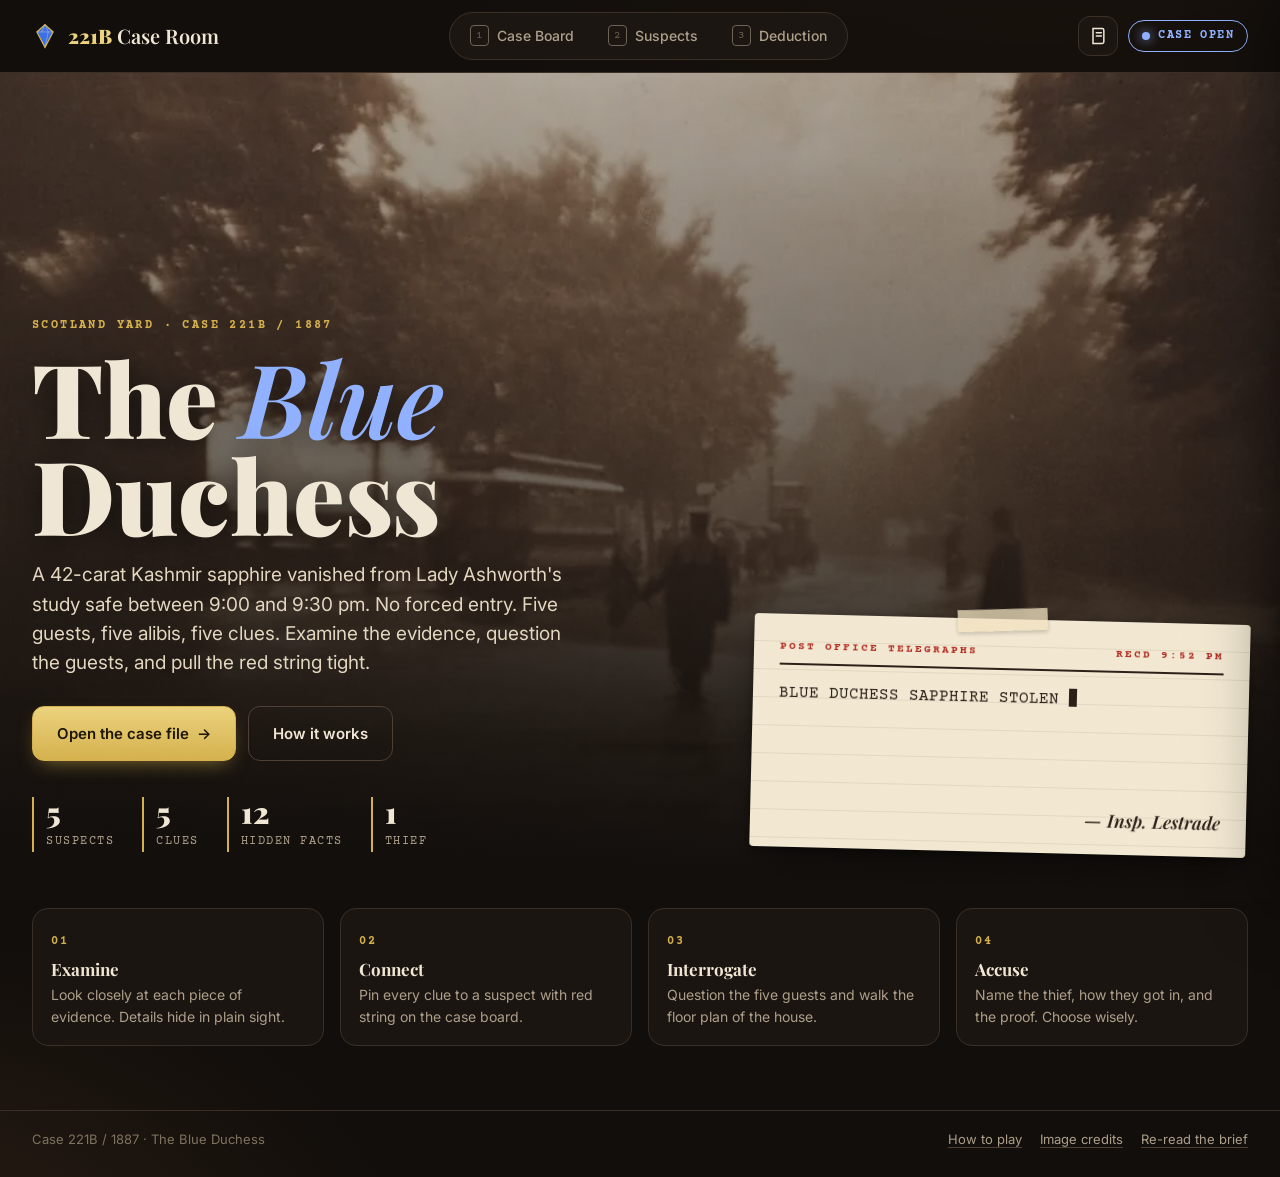
==== commit c8488c3b: "v2: cache-bust asset URLs Co-Authored-By: Claude Opus 5.5 <noreply@anthropic.com> Claude-Session: ht" ====
--- a/v2/index.html
+++ b/v2/index.html
@@ -13,7 +13,7 @@
 <link rel="preconnect" href="https://fonts.googleapis.com">
 <link rel="preconnect" href="https://fonts.gstatic.com" crossorigin>
 <link href="https://fonts.googleapis.com/css2?family=Playfair+Display:ital,wght@0,600;0,700;0,900;1,500;1,600&family=Courier+Prime:wght@400;700&family=Inter:wght@400;500;600;700&display=swap" rel="stylesheet">
-<link rel="stylesheet" href="styles.css">
+<link rel="stylesheet" href="styles.css?v=2.0">
 </head>
 <body>
 <a class="skip" href="#main">Skip to content</a>
@@ -54,7 +54,7 @@
 <div class="modal" id="modal" role="dialog" aria-modal="true" aria-labelledby="modalTitle" hidden><div class="modal-card" id="modalCard"></div></div>
 <div class="toast" id="toast" role="status" aria-live="polite"></div>
 
-<script src="data.js"></script>
-<script src="app.js"></script>
+<script src="data.js?v=2.0"></script>
+<script src="app.js?v=2.0"></script>
 </body>
 </html>
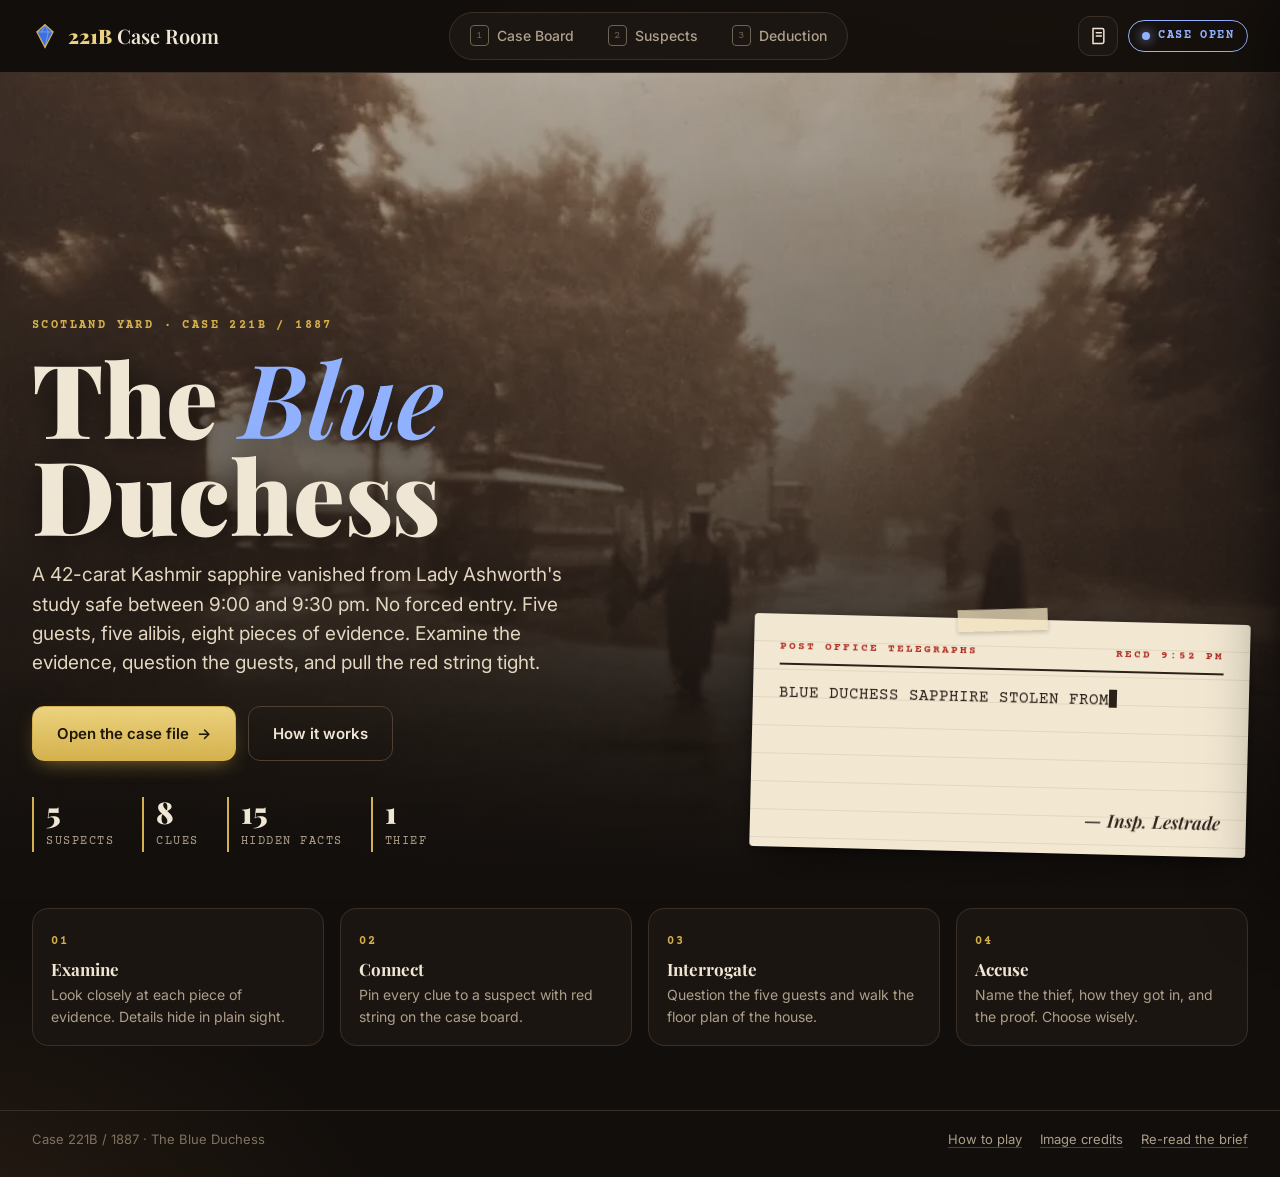
==== commit 8b6b1123: "v2: add three new pieces of evidence (silk thread, stopped watch, cab ticket) - New clues 06-08 with" ====
--- a/v2/index.html
+++ b/v2/index.html
@@ -13,7 +13,7 @@
 <link rel="preconnect" href="https://fonts.googleapis.com">
 <link rel="preconnect" href="https://fonts.gstatic.com" crossorigin>
 <link href="https://fonts.googleapis.com/css2?family=Playfair+Display:ital,wght@0,600;0,700;0,900;1,500;1,600&family=Courier+Prime:wght@400;700&family=Inter:wght@400;500;600;700&display=swap" rel="stylesheet">
-<link rel="stylesheet" href="styles.css?v=2.0">
+<link rel="stylesheet" href="styles.css?v=2.2">
 </head>
 <body>
 <a class="skip" href="#main">Skip to content</a>
@@ -54,7 +54,7 @@
 <div class="modal" id="modal" role="dialog" aria-modal="true" aria-labelledby="modalTitle" hidden><div class="modal-card" id="modalCard"></div></div>
 <div class="toast" id="toast" role="status" aria-live="polite"></div>
 
-<script src="data.js?v=2.0"></script>
-<script src="app.js?v=2.0"></script>
+<script src="data.js?v=2.2"></script>
+<script src="app.js?v=2.2"></script>
 </body>
 </html>
--- a/v2/styles.css
+++ b/v2/styles.css
@@ -134,8 +134,9 @@
 .zone-label{display:inline-block;font:700 12px var(--mono);letter-spacing:2.4px;text-transform:uppercase;background:var(--paper);color:var(--paper-ink);padding:5px 12px;transform:rotate(-1.5deg);box-shadow:var(--shadow-sm)}
 .zone-note{font:600 18px var(--serif);font-style:italic;color:#f4e3c3;opacity:.8;text-shadow:0 1px 2px rgba(0,0,0,.5)}
 .row{position:relative;z-index:2;display:grid;grid-template-columns:repeat(5,minmax(0,1fr));gap:18px}
+.row.clues{grid-template-columns:repeat(4,minmax(0,1fr));row-gap:30px}
 .row.suspects{margin-bottom:46px}
-#strings{position:absolute;inset:0;width:100%;height:100%;z-index:4;pointer-events:none;overflow:visible}
+#strings{position:absolute;inset:0;width:100%;height:100%;z-index:1;pointer-events:none;overflow:visible}
 #strings path{fill:none;stroke:var(--red-2);stroke-width:2.6;stroke-linecap:round;filter:drop-shadow(0 3px 2px rgba(0,0,0,.45))}
 #strings path.new{stroke-dasharray:var(--len);stroke-dashoffset:var(--len);animation:draw .6s var(--ease) forwards}
 #strings path.ghost{stroke-dasharray:7 7;opacity:.85;animation:dash 1s linear infinite}
@@ -466,6 +467,7 @@
 }
 @media (max-width:860px){
   .row{grid-template-columns:repeat(3,minmax(0,1fr))}
+  .row.clues{grid-template-columns:repeat(2,minmax(0,1fr))}
   .lineup{grid-template-columns:repeat(3,minmax(0,1fr))}
   .topbar{flex-wrap:wrap;gap:10px;padding:10px 16px}
   .tabs{order:3;width:100%;margin:0}
@@ -479,7 +481,7 @@
 @media (max-width:560px){
   main{padding:20px 14px 44px}
   .cork{padding:20px 12px 24px;border-radius:14px}
-  .row{grid-template-columns:repeat(2,minmax(0,1fr));gap:14px}
+  .row,.row.clues{grid-template-columns:repeat(2,minmax(0,1fr));gap:14px}
   .lineup{grid-template-columns:repeat(2,minmax(0,1fr))}
   .how{grid-template-columns:1fr}
   .facts{grid-template-columns:1fr 1fr}
